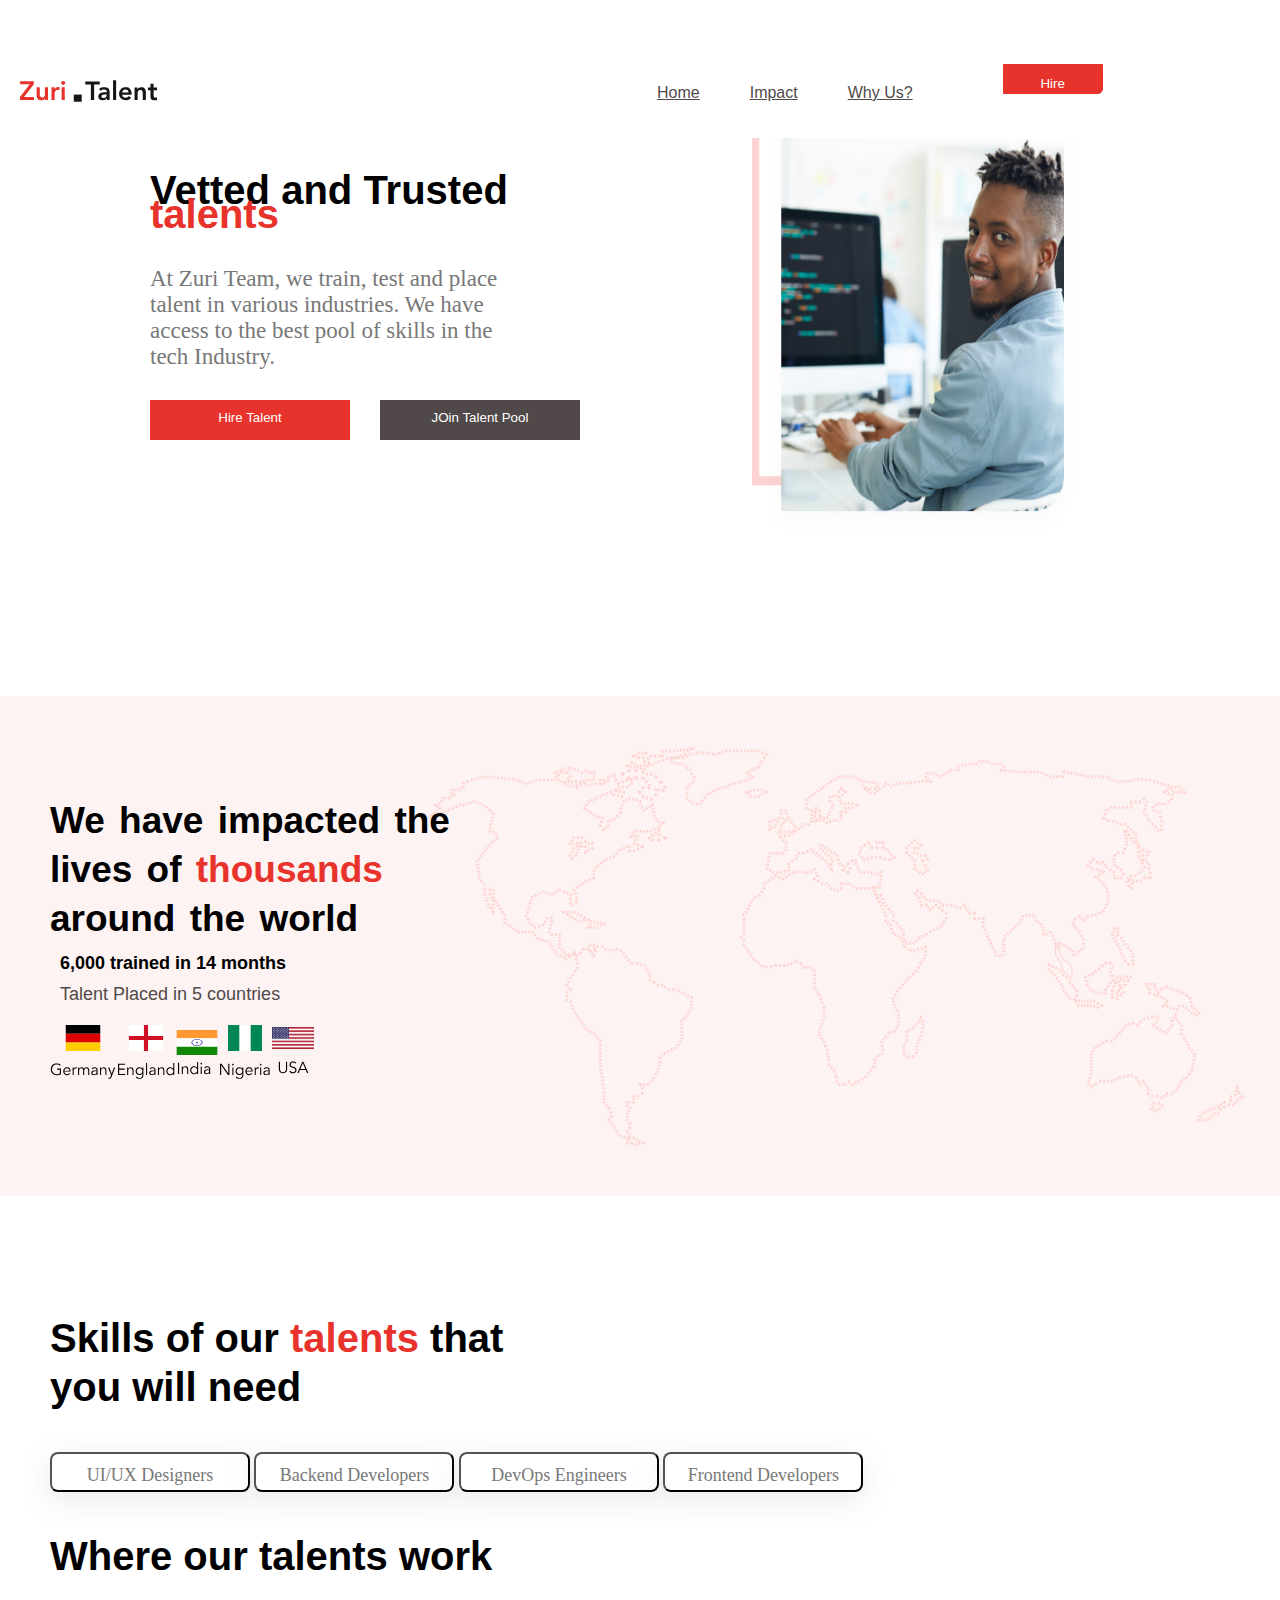
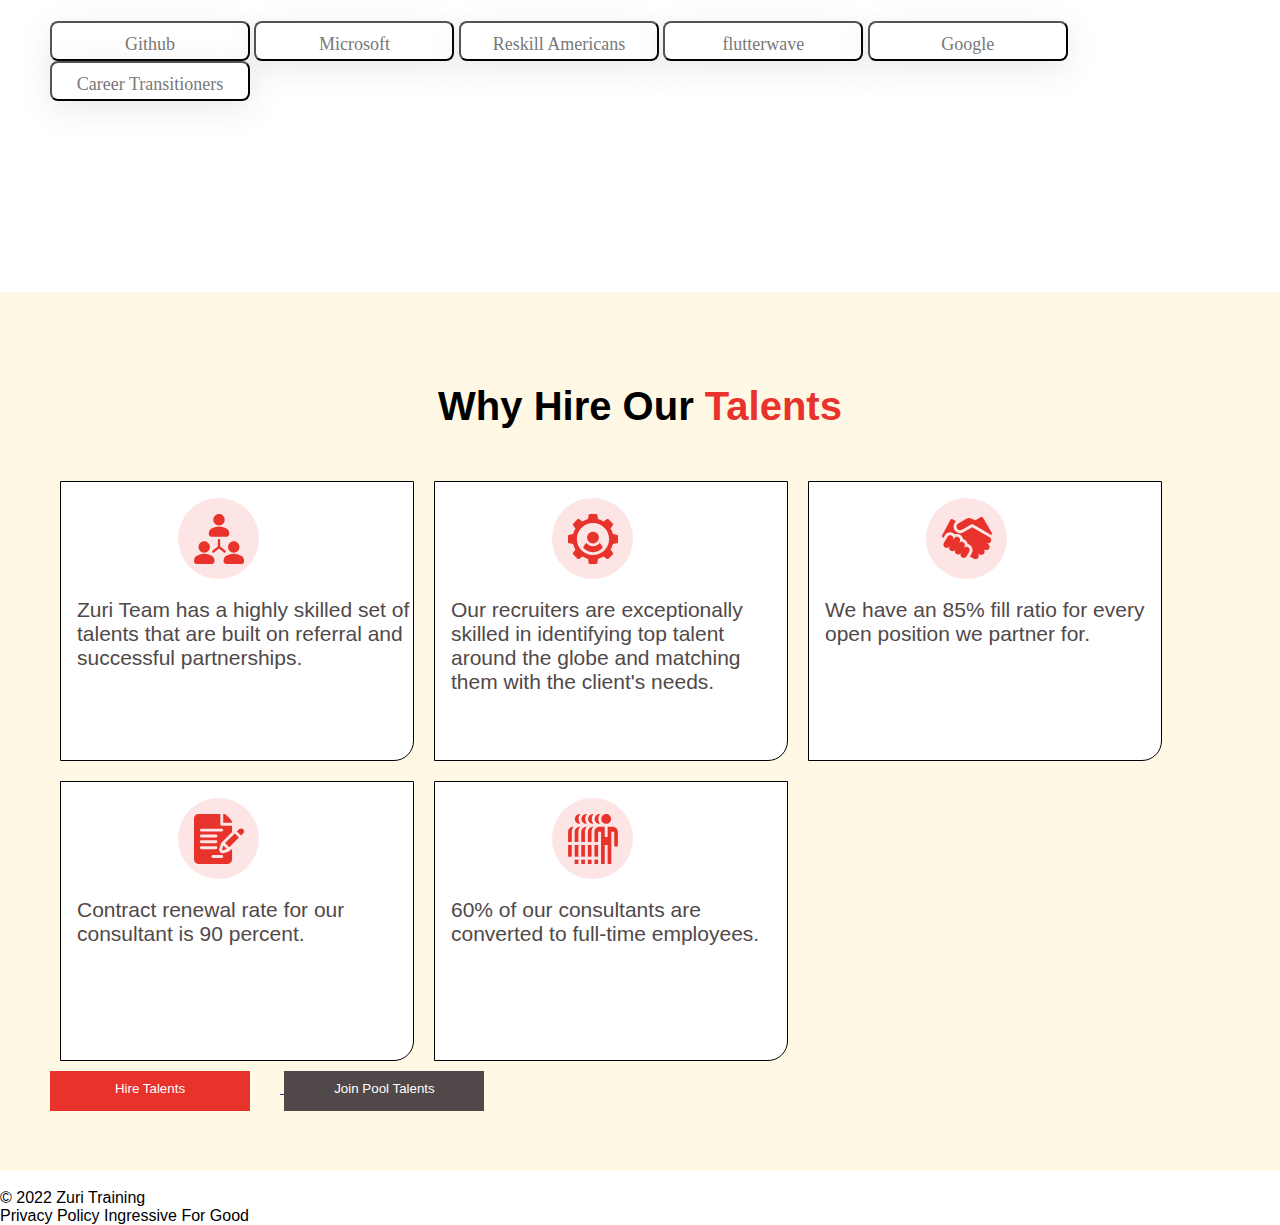
==== industryexperience.html @ f9cb67f3 "naming" ====
<!DOCTYPE html>
<html lang="en">

<head>
    <meta charset="UTF-8">
    <meta http-equiv="X-UA-Compatible" content="IE=edge">
    <meta name="viewport" content="width=device-width, initial-scale=1.0">
    <title>Document</title>
    <link rel="stylesheet" href="experience.css">
</head>

<body>
    <!-- nav -->
    <nav class="navbar container-fluid">
        <div class="logo-images">
            <img src="/images/logo2.svg" alt="">
        </div>
        <div class="links">
            <ul>
                <li>
                    <a aria-current="page" href="#home">Home</a>
                </li>
                <li>
                    <a href="#impact">Impact</a>
                </li>
                <li>
                    <a href="#whyus">Why Us?</a>
                </li>
            </ul>
            <a href="" class="hiretalents">
                <button>Hire Talents</button>
            </a>
        </div>
    </nav>
    <section class="first" id="home">
        <div class="separate">
            <h2>Vetted and Trusted <span>talents</span></h2>
            <p>At Zuri Team, we train, test and place talent in various industries. We have access to the best pool of skills in the tech Industry.</p>
            <div class="hirebuttons">
                <button id="hire">Hire Talent</button>
                <br>
                <button id="talent">JOin Talent Pool</button>
            </div>
        </div>
        <div class="imagesection">
            <img src="/images/section1.png" alt="section1photo">
        </div>

    </section>
    <section class="sec" id="impact">
        <div class="context">
            <h2>We have impacted the lives of <span>thousands</span> around the world</h2>
            <p id="par">6,000 trained in 14 months</p>
            <p>Talent Placed in 5 countries</p>
            <div class="button-groups">
                <img src="/images/GER.svg" alt="">
                <img src="/images/ENG.svg" alt="">
                <img src="/images/ind.svg" alt="">
                <img src="/images/NIG.svg" alt="">
                <img src="/images/ussa.svg" alt="">
            </div>
            <!-- <img src="/images/section2.png" id="people" alt=""> -->
        </div>
    </section>
    <section class="third">
        <div class="sec-heading">
            <h3>Skills of our <span>talents</span> that you will need</h3>
            <div class="row-skills">
                <button class="skills">UI/UX Designers</button>
                <button class="skills">Backend Developers</button>
                <button class="skills">DevOps Engineers</button>
                <button class="skills">Frontend Developers</button>
            </div>
            <h3>Where our talents work</h3>
            <div class="row-skills">
                <button class="skills">
                            Github
                        </button>
                <button class="skills">
                            Microsoft
                        </button>
                <button class="skills">
                            Reskill Americans
                        </button>
                <button class="skills">
                            flutterwave
                        </button>
                <button class="skills">
                            Google
                        </button>
                <button class="skills">
                            Career Transitioners
                        </button>
            </div>
        </div>
    </section>
    <section class="forth" id="whyus">
        <div class="four-container">
            <div class="for-hire">
                <h3>Why Hire Our <span>Talents</span></h3>
            </div>

            <div class="reasons">
                <div class="reasons-container">
                    <div class="card-container">
                        <div class="card">
                            <div class="card-body">
                                <div class="card-img">
                                    <img src="/images/people2.svg" alt="">
                                </div>
                                <p class="card-text">Zuri Team has a highly skilled set of talents that are built on referral and successful partnerships.</p>
                            </div>
                        </div>
                        <div class="card">
                            <div class="card-body">
                                <div class="card-img">
                                    <img src="/images/mech.svg" alt="">
                                </div>
                                <p class="card-text">Our recruiters are exceptionally skilled in identifying top talent around the globe and matching them with the client's needs.</p>
                            </div>
                        </div>
                        <div class="card">
                            <div class="card-body">
                                <div class="card-img">
                                    <img src="/images/hand.svg" alt="">
                                </div>
                                <p class="card-text">We have an 85% fill ratio for every open position we partner for.</p>
                            </div>
                        </div>
                        <div class="card">
                            <div class="card-body">
                                <div class="card-img">
                                    <img src="/images/write.svg" alt="">
                                </div>
                                <p class="card-text">Contract renewal rate for our consultant is 90 percent.</p>
                            </div>
                        </div>
                        <div class="card">
                            <div class="card-body">
                                <div class="card-img">
                                    <img src="/images/many.svg" alt="">
                                </div>
                                <p class="card-text">60% of our consultants are converted to full-time employees.</p>
                            </div>
                        </div>
                    </div>
                    <div class="linktalents">
                        <a href="">
                            <button class="button-red">Hire Talents</button>
                        </a>
                        <a href="">
                            <button class="button-black">Join Pool Talents</button>
                        </a>
                    </div>
                </div>
            </div>
        </div>
    </section>
    <div class="footer">
        <div class="row">
            <img src="" alt="">
            <img src="" alt="">
            <div class="icons">
                <a href="">
                    <i></i>
                </a>
                <a href="">
                    <i></i>
                </a>
                <a href="">
                    <i></i>
                </a>
                <a href="">
                    <i></i>
                </a>
            </div>
        </div>
        <div class="row">
            <div class="end">
                <p> © 2022 Zuri Training</p>
                <p>Privacy Policy Ingressive For Good</p>
            </div>
            <div>

            </div>
        </div>
    </div>
    </div>

</body>
---- experience.css ----
@font-face {
                font-family: Averta;
                src: url(https://res.cloudinary.com/dafsch2zs/raw/upload/v1596618987/Zuri%20Landing/AvertaDemoPECuttedDemo-Regular_dghpn7.otf);
            }
            
            * {
                box-sizing: border-box;
                font-family: Averta, sans-serif;
                padding: 0;
                margin: 0;
                /*overflow: hidden;*/
            }
            
            .navbar {
                background-color: #ffffff;
                display: flex;
                flex-direction: row;
                height: 10%;
                padding: 20px;
                align-items: center;
                position: fixed;
                /* align-content: center; */
                /* justify-content: center; */
            }
            
            .container-fluid {
                width: 100%;
            }
            
            .navbar .logo-images {
                align-items: center;
                margin-right: 450px;
            }
            
            .navbar .links {
                display: flex;
                flex-direction: row;
            }
            
            .navbar ul {
                margin: 20px;
            }
            
            .navbar ul {
                display: flex;
                flex-direction: row;
                padding-right: 50px;
                align-items: center;
            }
            
            .navbar ul li {
                list-style: none;
                margin-right: 20px;
                margin-left: 30px;
            }
            
            .navbar ul li a {
                color: #514949;
                font-size: 16px;
            }
            
            .links .hiretalents button {
                padding: 11px 28px;
                align-self: flex-end;
                /* height: 70px; */
                height: 30px;
                width: 100px;
                border: 1px solid #E7332B;
                align-self: center;
                background-color: #E7332B;
                color: white;
                border-bottom-right-radius: 5px;
            }
            
            .container {
                padding: 10px;
                width: 100%;
                margin-top: 100px;
            }
            
            section {
                padding: 50px;
                width: 100%;
                margin-top: 48px;
            }
            
            .first {
                padding-top: 30px;
                height: 600px;
                background-color: #ffffff;
                display: flex;
                /* flex-flow: row wrap; */
                width: 100%;
            }
            
            .first .separate {
                /* align-items: center; */
                padding-top: 80px;
                padding-left: 100px;
                width: 50%;
            }
            
            .separate h2 {
                font-size: 40px;
                font-weight: bolder;
                padding-top: 20px;
                line-height: 24px;
                margin-bottom: 40px;
            }
            
            .separate h2 span {
                color: #E7332B;
            }
            
            .separate p {
                font-size: 23px;
                margin-top: 10px;
                color: #787878!important;
                font-family: Graphik!important;
                width: 85%;
            }
            
            .separate .hirebuttons {
                display: flex;
                flex-direction: row;
                justify-content: center;
                padding-top: 30px;
                display: inline-flex;
            }
            
            .hirebuttons button {
                height: 40px;
                width: 200px;
                border: none;
                color: #ffffff;
                padding-top: 0px;
                padding-bottom: 5px;
            }
            
            #hire {
                background-color: #E7332B;
                margin-right: 30px;
                border: none;
            }
            
            #talent {
                background-color: #514949;
            }
            
            .first .imagesection {
                /* margin-top: auto; */
                padding: 0;
                width: 45%;
                height: 90%;
                margin-left: 160px;
            }
            
            .imagesection img {
                width: 70%;
                height: 100%;
            }
            
            .sec {
                width: 100%;
                /* background-image: url('/images/section2.png'); */
                background-repeat: no-repeat;
                height: 500px;
                background-size: cover;
                background-position: right;
                background-image: url('/images/bgsection2.063bd869082548bafa74.png');
            }
            
            .sec .context {
                width: 40%;
                padding-top: 10px;
            }
            
            .context h2 {
                font-size: 37px;
                margin-top: 40px;
                font-weight: 900;
                line-height: 49px;
                word-spacing: 4px;
            }
            
            .context h2 span {
                color: #E7332B;
            }
            
            .context p {
                margin: 10px;
                font-size: 18px;
                color: #514949;
            }
            
            #par {
                color: black;
                font-weight: 700;
            }
            
            .button-groups {
                /* height: 40px; */
                display: flex;
                flex-direction: row;
                align-items: center;
                margin-top: 20px;
                /* width: 40%; */
            }
            
            .third {
                padding-top: 30px;
                height: 600px;
                background-color: #ffffff;
                display: flex;
                width: 100%;
                /* flex-direction: row; */
            }
            
            .sub-heading {
                width: 100%;
            }
            
            .sec-heading h3 {
                /* text-align: center; */
                font-size: 40px;
                margin-top: 40px;
                font-weight: 900;
                line-height: 49px;
                /* word-spacing: 4px; */
                width: 40%;
                margin-bottom: 40px;
            }
            
            .third h3 span {
                color: #E7332B;
            }
            
            .row-skills {
                display: inline;
                width: 90%;
            }
            
            .row-skills button {
                background: #fff!important;
                border-radius: 8px!important;
                box-shadow: 0 8px 30px hsla(0, 0%, 48%, .16)!important;
                color: #787878!important;
            }
            
            .skills {
                width: 70%;
            }
            
            .row-skills .skills {
                height: 40px;
                width: 200px;
                display: inline;
                align-items: center;
                /* display: flex; */
                font-family: Graphik!important;
                font-size: 18px!important;
                font-style: normal!important;
                font-weight: 400!important;
                /* height: 100%!important; */
                justify-content: center;
                line-height: 33px!important;
                padding: 5px!important;
                text-align: center;
                /* border: none; */
            }
            
            .sec-heading .companies {
                display: flex;
            }
            
            .forth {
                /* background-color: #fff8e5; */
                width: 100%;
                justify-content: center;
                background-color: #fff8e5;
            }
            
            .four-container {
                margin: 0;
                padding: 0;
            }
            
            .four-container .for-hire h3 {
                color: black;
                justify-self: center;
                text-align: center;
                font-size: 40px;
                margin-top: 40px;
                font-weight: 900;
                line-height: 49px;
                /* width: 40%; */
                margin-bottom: 40px;
            }
            
            .forth h3 span {
                color: #E7332B;
            }
            
            .reasons {
                width: 100%;
                height: 650px;
            }
            
            .reasons-container {
                width: 100%;
            }
            
            .reasons .card-container {
                width: 100%;
                display: flex;
                flex-wrap: wrap;
                /* flex-direction: row; */
            }
            
            .card {
                background-color: #fff;
                margin: 10px;
                height: 280px;
                width: 30%;
                border: 1px solid black;
                border-bottom-right-radius: 20px;
                padding-top: 16px;
                padding-left: 16px;
            }
            
            .card-body {
                height: 95%;
                display: flex;
                flex-direction: column;
                align-items: center;
            }
            
            .card-body .card-img {
                width: 40%;
                height: 40%;
            }
            
            .card-img img {
                justify-self: center;
            }
            
            .card-body p {
                color: #514949;
                font-size: 21px;
            }
            
            div .linktalents {
                width: 100%;
                align-items: center;
            }
            
            .linktalents button {
                height: 40px;
                width: 200px;
                border: none;
                color: #ffffff;
                padding-top: 0px;
                padding-bottom: 5px;
            }
            
            .button-red {
                background-color: #E7332B;
                margin-right: 30px;
                border: none;
            }
            
            .button-black {
                background-color: #514949;
            }
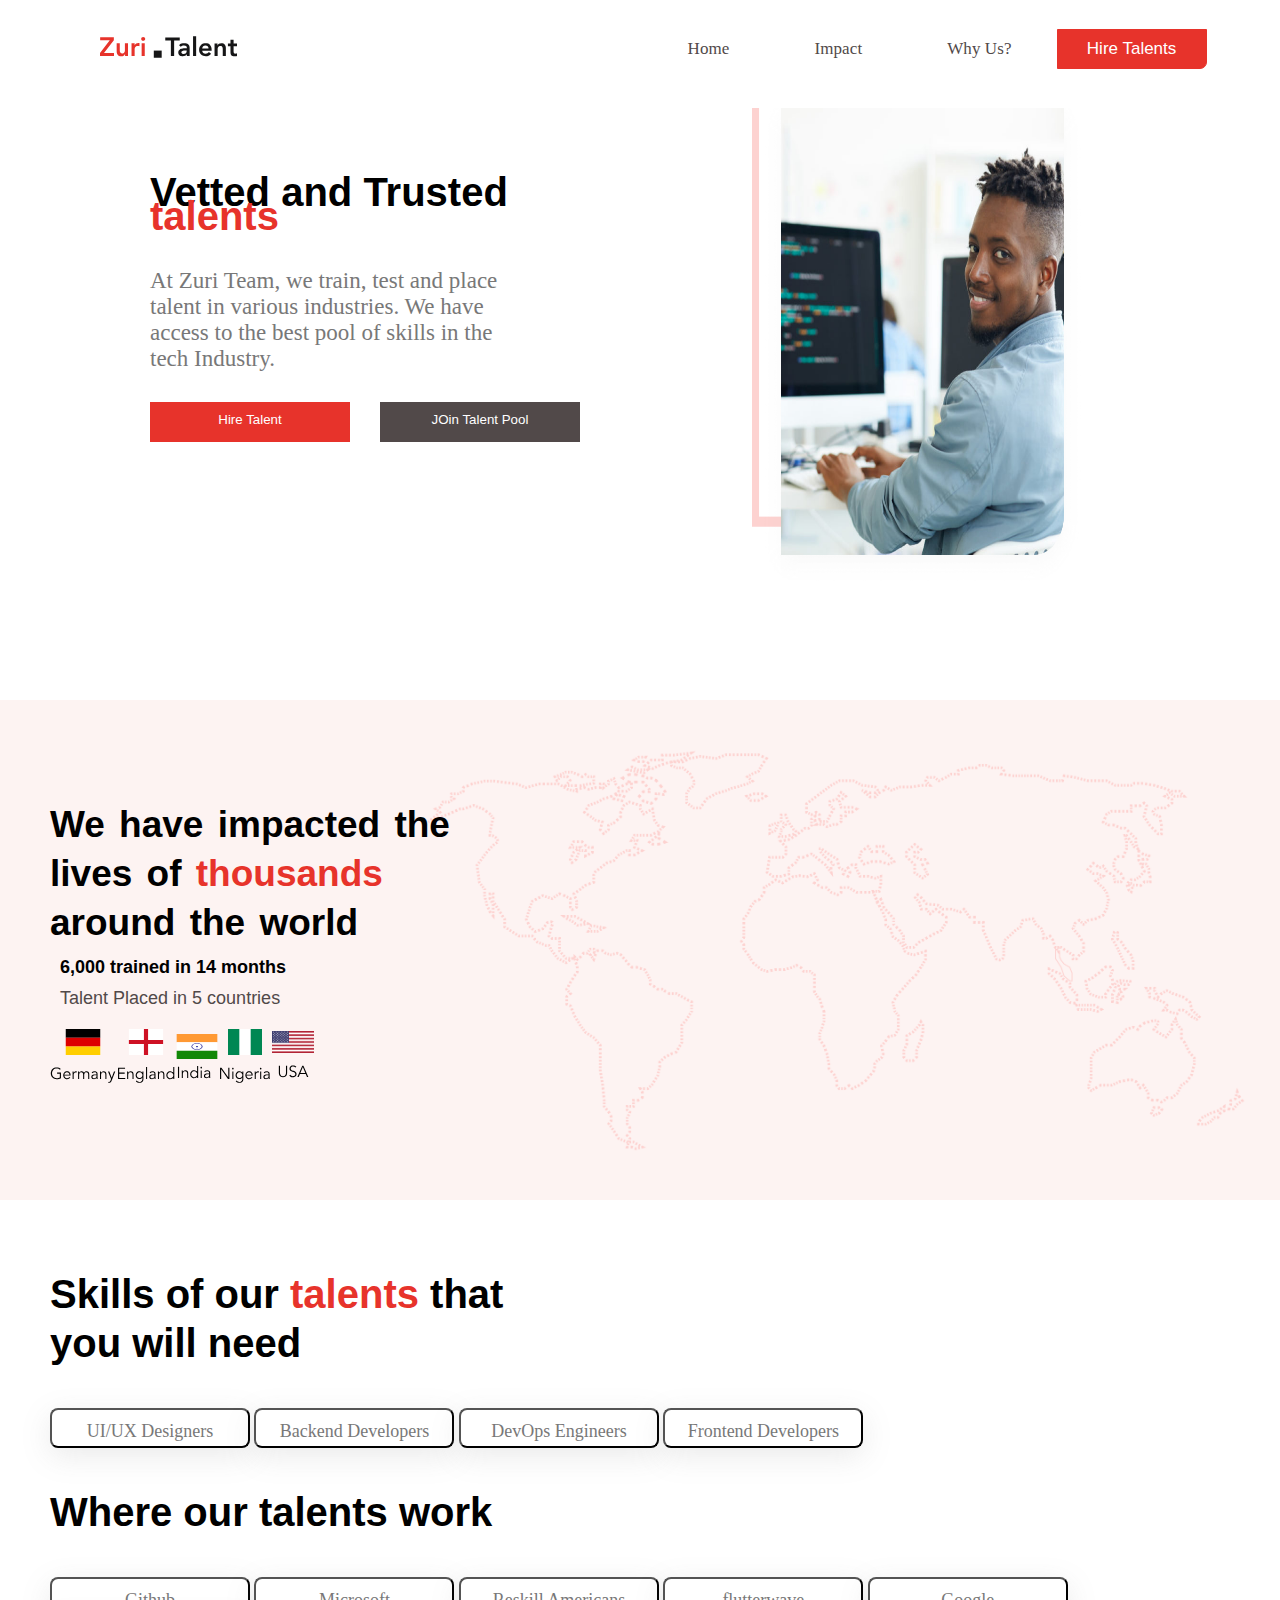
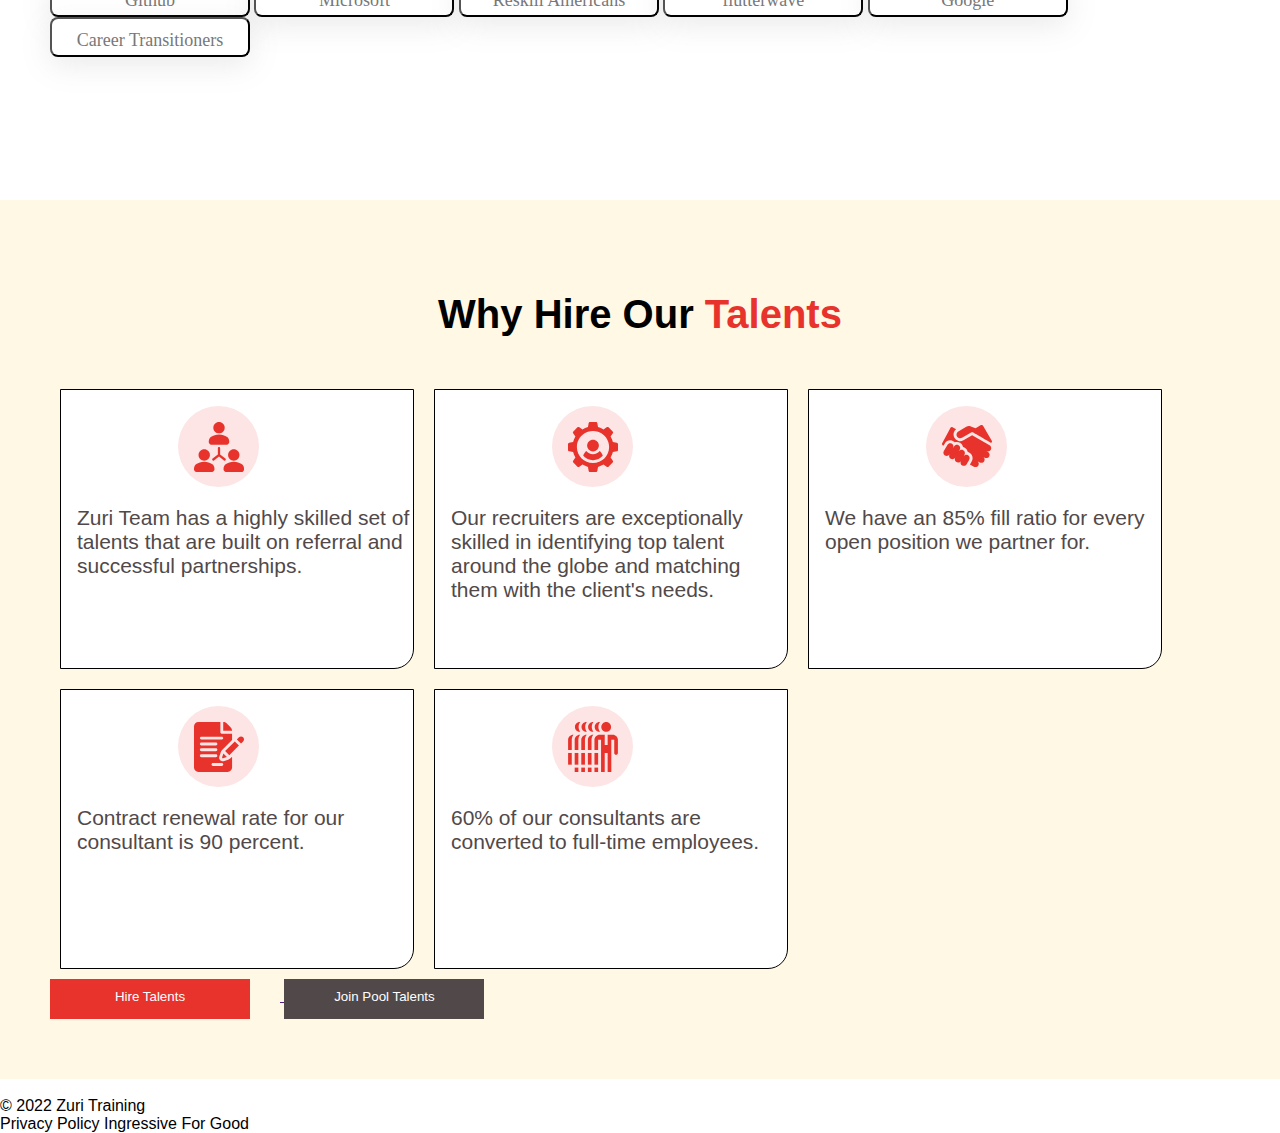
==== commit 95ff79f5: "talentpage" ====
--- a/industryexperience.html
+++ b/industryexperience.html
@@ -10,7 +10,6 @@
 </head>
 
 <body>
-    <!-- nav -->
     <nav class="navbar container-fluid">
         <div class="logo-images">
             <img src="/images/logo2.svg" alt="">
@@ -27,9 +26,11 @@
                     <a href="#whyus">Why Us?</a>
                 </li>
             </ul>
-            <a href="" class="hiretalents">
-                <button>Hire Talents</button>
-            </a>
+            <div class="talentwrap">
+                <a href="" class="hiretalents">
+                    <button>Hire Talents</button>
+                </a>
+            </div>
         </div>
     </nav>
     <section class="first" id="home">
--- a/experience.css
+++ b/experience.css
@@ -11,14 +11,21 @@
                 /*overflow: hidden;*/
             }
             
+            body {
+                width: 100%;
+            }
+            
             .navbar {
+                position: fixed;
                 background-color: #ffffff;
                 display: flex;
                 flex-direction: row;
-                height: 10%;
-                padding: 20px;
-                align-items: center;
-                position: fixed;
+                height: 12%;
+                padding: 10px 10px 20px 100px;
+                align-items: center;
+                width: 100%;
+                overflow: hidden;
+                top: 0;
                 /* align-content: center; */
                 /* justify-content: center; */
             }
@@ -29,47 +36,72 @@
             
             .navbar .logo-images {
                 align-items: center;
-                margin-right: 450px;
+                width: 40%;
             }
             
             .navbar .links {
                 display: flex;
                 flex-direction: row;
+                justify-content: center;
+                align-content: center;
             }
             
             .navbar ul {
-                margin: 20px;
+                margin: 20px 0px 20px 20px;
             }
             
             .navbar ul {
                 display: flex;
                 flex-direction: row;
-                padding-right: 50px;
+                /* padding-right: 70px; */
                 align-items: center;
             }
             
             .navbar ul li {
                 list-style: none;
-                margin-right: 20px;
-                margin-left: 30px;
+                margin-right: 45px;
+                margin-left: 40px;
             }
             
             .navbar ul li a {
+                /* list-style: none; */
                 color: #514949;
-                font-size: 16px;
-            }
-            
-            .links .hiretalents button {
-                padding: 11px 28px;
-                align-self: flex-end;
+                font-size: 17px;
+                letter-spacing: 0.09px;
+                font-family: Averta;
+                font-weight: 50px;
+                text-decoration: none;
+            }
+            
+            .navbar ul li a::hover {
+                transition: box-shadow 300ms cubic-bezier(0.4, 0, 0.2, 1) 0ms;
+            }
+            /* .navbar ul li a::selection {
+                text-decoration: underline 2px #E7332B;
+                text-underline-position: below;
+                text-underline-offset: 20px;
+            } */
+            
+            .links .talentwrap {
+                width: 10%;
+                display: flex;
+                padding: 15px 30px 15px 0;
+            }
+            
+            .talentwrap .hiretalents button {
+                padding: 07px 28px;
+                /* align-self: flex-end; */
                 /* height: 70px; */
-                height: 30px;
-                width: 100px;
+                height: 40px;
+                width: 150px;
                 border: 1px solid #E7332B;
                 align-self: center;
+                justify-self: center;
                 background-color: #E7332B;
                 color: white;
-                border-bottom-right-radius: 5px;
+                border-bottom-right-radius: 7px;
+                font-size: 17px;
+                /* align-content: center; */
             }
             
             .container {
@@ -81,12 +113,12 @@
             section {
                 padding: 50px;
                 width: 100%;
-                margin-top: 48px;
+                /* margin-top: 48px; */
             }
             
             .first {
-                padding-top: 30px;
-                height: 600px;
+                padding-top: 80px;
+                height: 700px;
                 background-color: #ffffff;
                 display: flex;
                 /* flex-flow: row wrap; */
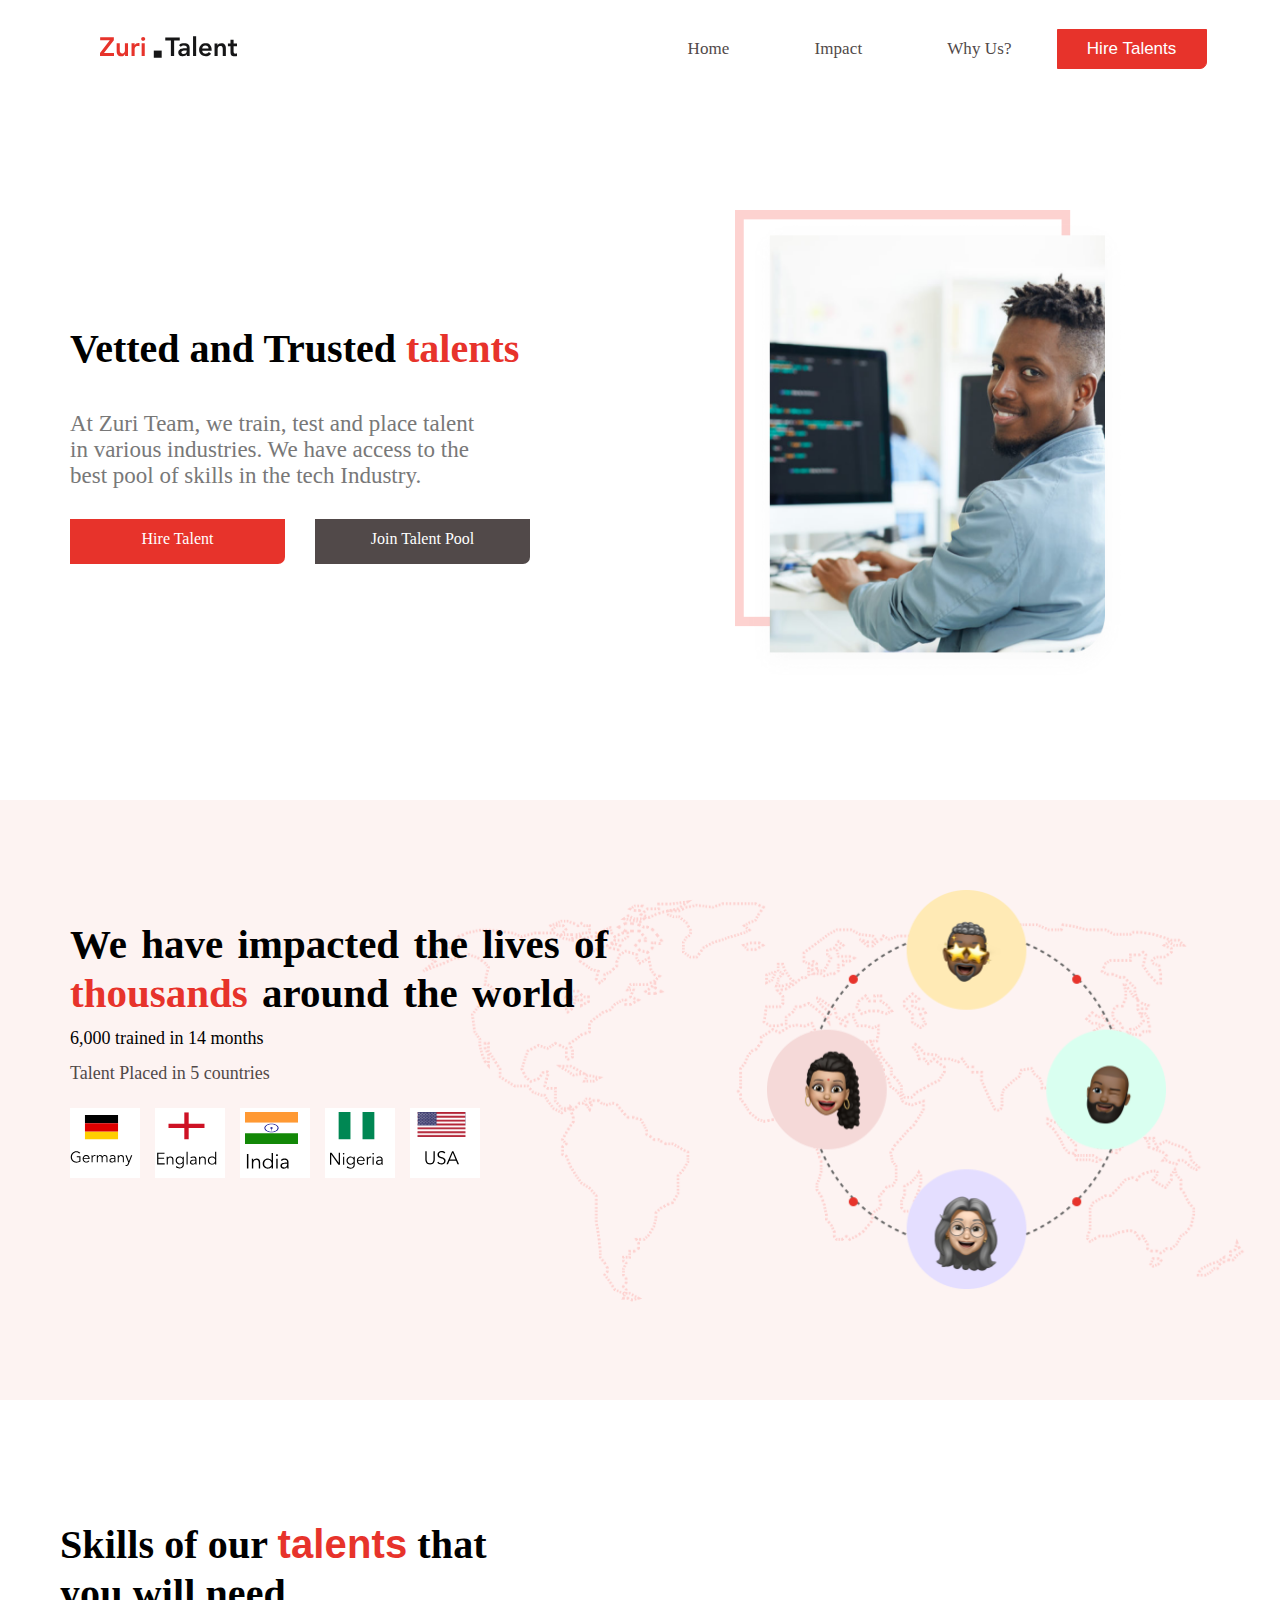
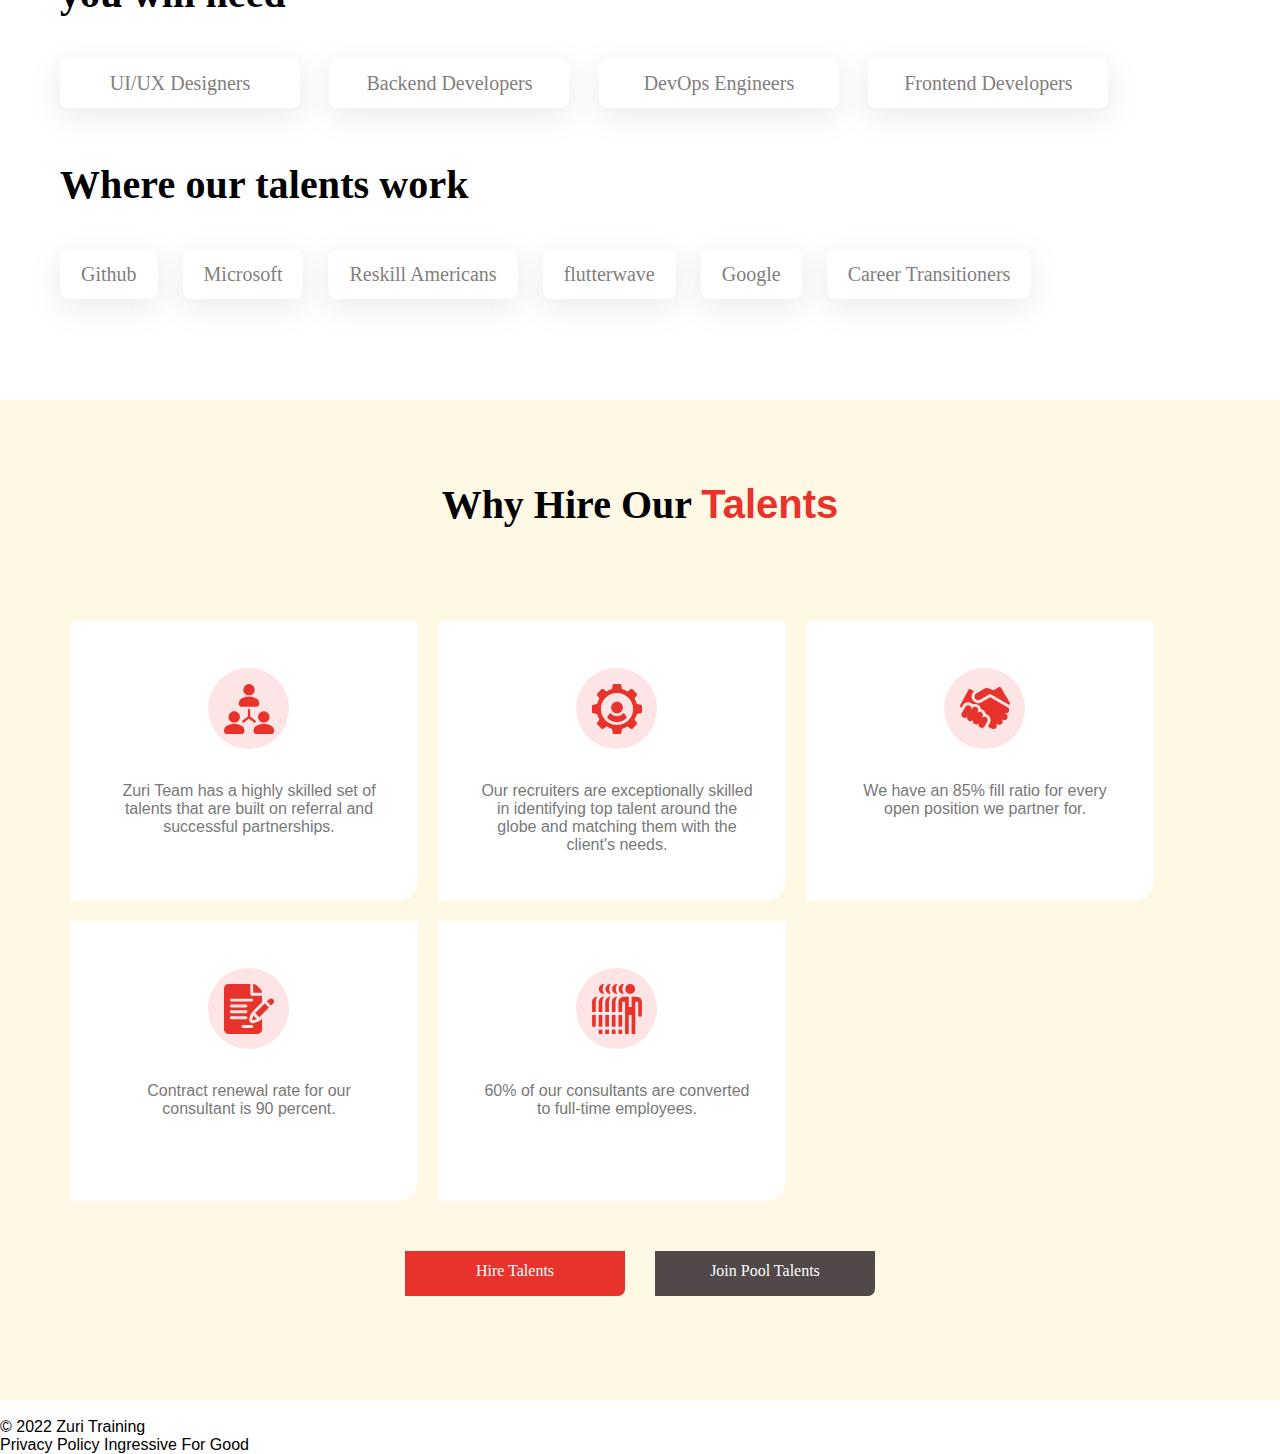
==== commit 1df689d1: "hirecontent" ====
--- a/industryexperience.html
+++ b/industryexperience.html
@@ -34,64 +34,83 @@
         </div>
     </nav>
     <section class="first" id="home">
-        <div class="separate">
-            <h2>Vetted and Trusted <span>talents</span></h2>
-            <p>At Zuri Team, we train, test and place talent in various industries. We have access to the best pool of skills in the tech Industry.</p>
-            <div class="hirebuttons">
-                <button id="hire">Hire Talent</button>
-                <br>
-                <button id="talent">JOin Talent Pool</button>
-            </div>
-        </div>
-        <div class="imagesection">
-            <img src="/images/section1.png" alt="section1photo">
-        </div>
-
+        <div class="first-container">
+            <div class="separate">
+                <h2>Vetted and Trusted <span>talents</span></h2>
+                <p>At Zuri Team, we train, test and place talent in various industries. We have access to the best pool of skills in the tech Industry.</p>
+                <div class="hirebuttons">
+                    <button id="hire">Hire Talent</button>
+                    <br>
+                    <button id="talent">Join Talent Pool</button>
+                </div>
+            </div>
+            <div class="imagesection">
+                <img src="/images/section1.png" alt="section1photo">
+            </div>
+        </div>
     </section>
     <section class="sec" id="impact">
         <div class="context">
-            <h2>We have impacted the lives of <span>thousands</span> around the world</h2>
-            <p id="par">6,000 trained in 14 months</p>
-            <p>Talent Placed in 5 countries</p>
-            <div class="button-groups">
-                <img src="/images/GER.svg" alt="">
-                <img src="/images/ENG.svg" alt="">
-                <img src="/images/ind.svg" alt="">
-                <img src="/images/NIG.svg" alt="">
-                <img src="/images/ussa.svg" alt="">
-            </div>
-            <!-- <img src="/images/section2.png" id="people" alt=""> -->
+            <div class="things-left">
+                <h2>We have impacted the lives of <span>thousands</span> around the world</h2>
+                <p id="par">6,000 trained in 14 months</p>
+                <p id=>Talent Placed in 5 countries</p>
+                <div class="button-groups">
+                    <div class="individual">
+                        <img src="/images/GER.svg" alt="">
+                    </div>
+                    <div class="individual">
+                        <img src="/images/ENG.svg" alt="">
+                    </div>
+                    <div class="individual">
+                        <img src="/images/ind.svg" alt="">
+                    </div>
+                    <div class="individual">
+                        <img src="/images/NIG.svg" alt="">
+                    </div>
+                    <div class="individual">
+                        <img src="/images/ussa.svg" alt="">
+                    </div>
+                </div>
+            </div>
+            <div class="people-img">
+                <img src="/images/section2 (1).png" alt="">
+            </div>
         </div>
     </section>
     <section class="third">
-        <div class="sec-heading">
-            <h3>Skills of our <span>talents</span> that you will need</h3>
-            <div class="row-skills">
-                <button class="skills">UI/UX Designers</button>
-                <button class="skills">Backend Developers</button>
-                <button class="skills">DevOps Engineers</button>
-                <button class="skills">Frontend Developers</button>
-            </div>
-            <h3>Where our talents work</h3>
-            <div class="row-skills">
-                <button class="skills">
+        <div class="third-container">
+            <div class="part-one">
+                <h3>Skills of our <span>talents</span> that you will need</h3>
+                <div class="row-skill">
+                    <button class="skills">UI/UX Designers</button>
+                    <button class="skills">Backend Developers</button>
+                    <button class="skills">DevOps Engineers</button>
+                    <button class="skills">Frontend Developers</button>
+                </div>
+            </div>
+            <div class="part-two">
+                <h3>Where our talents work</h3>
+                <div class="row-companies">
+                    <button class="companies btn-outline-info">
                             Github
                         </button>
-                <button class="skills">
+                    <button class="companies btn-outline-info">
                             Microsoft
                         </button>
-                <button class="skills">
+                    <button class="companies btn-outline-info">
                             Reskill Americans
                         </button>
-                <button class="skills">
+                    <button class="companies btn-outline-info">
                             flutterwave
                         </button>
-                <button class="skills">
+                    <button class="companies btn-outline-info">
                             Google
                         </button>
-                <button class="skills">
+                    <button class="companies btn-outline-info">
                             Career Transitioners
                         </button>
+                </div>
             </div>
         </div>
     </section>
--- a/experience.css
+++ b/experience.css
@@ -1,406 +1,507 @@
-            @font-face {
-                font-family: Averta;
-                src: url(https://res.cloudinary.com/dafsch2zs/raw/upload/v1596618987/Zuri%20Landing/AvertaDemoPECuttedDemo-Regular_dghpn7.otf);
-            }
-            
-            * {
-                box-sizing: border-box;
-                font-family: Averta, sans-serif;
-                padding: 0;
-                margin: 0;
-                /*overflow: hidden;*/
-            }
-            
-            body {
-                width: 100%;
-            }
-            
-            .navbar {
-                position: fixed;
-                background-color: #ffffff;
-                display: flex;
-                flex-direction: row;
-                height: 12%;
-                padding: 10px 10px 20px 100px;
-                align-items: center;
-                width: 100%;
-                overflow: hidden;
-                top: 0;
-                /* align-content: center; */
-                /* justify-content: center; */
-            }
-            
-            .container-fluid {
-                width: 100%;
-            }
-            
-            .navbar .logo-images {
-                align-items: center;
-                width: 40%;
-            }
-            
-            .navbar .links {
-                display: flex;
-                flex-direction: row;
-                justify-content: center;
-                align-content: center;
-            }
-            
-            .navbar ul {
-                margin: 20px 0px 20px 20px;
-            }
-            
-            .navbar ul {
-                display: flex;
-                flex-direction: row;
-                /* padding-right: 70px; */
-                align-items: center;
-            }
-            
-            .navbar ul li {
-                list-style: none;
-                margin-right: 45px;
-                margin-left: 40px;
-            }
-            
-            .navbar ul li a {
-                /* list-style: none; */
-                color: #514949;
-                font-size: 17px;
-                letter-spacing: 0.09px;
-                font-family: Averta;
-                font-weight: 50px;
-                text-decoration: none;
-            }
-            
-            .navbar ul li a::hover {
-                transition: box-shadow 300ms cubic-bezier(0.4, 0, 0.2, 1) 0ms;
-            }
-            /* .navbar ul li a::selection {
+          @import url('http://fonts.cdnfonts.com/css/graphik');
+          * {
+              box-sizing: border-box;
+              font-family: Averta, sans-serif;
+              padding: 0;
+              margin: 0;
+              /*overflow: hidden;*/
+          }
+          
+          body {
+              width: 100%;
+          }
+          
+          .navbar {
+              position: fixed;
+              background-color: #ffffff;
+              display: flex;
+              flex-direction: row;
+              height: 12%;
+              padding: 10px 10px 20px 100px;
+              align-items: center;
+              width: 100%;
+              overflow: hidden;
+              top: 0;
+              /* align-content: center; */
+              /* justify-content: center; */
+          }
+          
+          .container-fluid {
+              width: 100%;
+          }
+          
+          .navbar .logo-images {
+              align-items: center;
+              width: 40%;
+          }
+          
+          .navbar .links {
+              display: flex;
+              flex-direction: row;
+              justify-content: center;
+              align-content: center;
+          }
+          
+          .navbar ul {
+              margin: 20px 0px 20px 20px;
+          }
+          
+          .navbar ul {
+              display: flex;
+              flex-direction: row;
+              /* padding-right: 70px; */
+              align-items: center;
+          }
+          
+          .navbar ul li {
+              list-style: none;
+              margin-right: 45px;
+              margin-left: 40px;
+          }
+          
+          .navbar ul li a {
+              /* list-style: none; */
+              color: #514949;
+              font-size: 17px;
+              letter-spacing: 0.09px;
+              font-family: Averta;
+              font-weight: 50px;
+              text-decoration: none;
+          }
+          
+          .navbar ul li a::hover {
+              transition: box-shadow 300ms cubic-bezier(0.4, 0, 0.2, 1) 0ms;
+          }
+          /* .navbar ul li a::selection {
                 text-decoration: underline 2px #E7332B;
                 text-underline-position: below;
                 text-underline-offset: 20px;
             } */
-            
-            .links .talentwrap {
-                width: 10%;
-                display: flex;
-                padding: 15px 30px 15px 0;
-            }
-            
-            .talentwrap .hiretalents button {
-                padding: 07px 28px;
-                /* align-self: flex-end; */
-                /* height: 70px; */
-                height: 40px;
-                width: 150px;
-                border: 1px solid #E7332B;
-                align-self: center;
-                justify-self: center;
-                background-color: #E7332B;
-                color: white;
-                border-bottom-right-radius: 7px;
-                font-size: 17px;
-                /* align-content: center; */
-            }
-            
-            .container {
+          
+          .links .talentwrap {
+              width: 10%;
+              display: flex;
+              padding: 15px 30px 15px 0;
+          }
+          
+          .talentwrap .hiretalents button {
+              padding: 07px 28px;
+              /* align-self: flex-end; */
+              /* height: 70px; */
+              height: 40px;
+              width: 150px;
+              border: 1px solid #E7332B;
+              align-self: center;
+              justify-self: center;
+              background-color: #E7332B;
+              color: white;
+              border-bottom-right-radius: 7px;
+              font-size: 17px;
+              /* align-content: center; */
+          }
+          /* .container-fluid {
                 padding: 10px;
                 width: 100%;
                 margin-top: 100px;
-            }
-            
-            section {
-                padding: 50px;
-                width: 100%;
-                /* margin-top: 48px; */
-            }
-            
-            .first {
-                padding-top: 80px;
-                height: 700px;
-                background-color: #ffffff;
-                display: flex;
-                /* flex-flow: row wrap; */
-                width: 100%;
-            }
-            
-            .first .separate {
-                /* align-items: center; */
-                padding-top: 80px;
-                padding-left: 100px;
-                width: 50%;
-            }
-            
-            .separate h2 {
-                font-size: 40px;
-                font-weight: bolder;
-                padding-top: 20px;
-                line-height: 24px;
-                margin-bottom: 40px;
-            }
-            
-            .separate h2 span {
-                color: #E7332B;
-            }
-            
-            .separate p {
-                font-size: 23px;
-                margin-top: 10px;
-                color: #787878!important;
-                font-family: Graphik!important;
-                width: 85%;
-            }
-            
-            .separate .hirebuttons {
-                display: flex;
-                flex-direction: row;
-                justify-content: center;
-                padding-top: 30px;
-                display: inline-flex;
-            }
-            
-            .hirebuttons button {
-                height: 40px;
-                width: 200px;
-                border: none;
-                color: #ffffff;
-                padding-top: 0px;
-                padding-bottom: 5px;
-            }
-            
-            #hire {
-                background-color: #E7332B;
-                margin-right: 30px;
-                border: none;
-            }
-            
-            #talent {
-                background-color: #514949;
-            }
-            
-            .first .imagesection {
-                /* margin-top: auto; */
-                padding: 0;
-                width: 45%;
-                height: 90%;
-                margin-left: 160px;
-            }
-            
-            .imagesection img {
-                width: 70%;
-                height: 100%;
-            }
-            
-            .sec {
-                width: 100%;
-                /* background-image: url('/images/section2.png'); */
-                background-repeat: no-repeat;
-                height: 500px;
-                background-size: cover;
-                background-position: right;
-                background-image: url('/images/bgsection2.063bd869082548bafa74.png');
-            }
-            
-            .sec .context {
-                width: 40%;
-                padding-top: 10px;
-            }
-            
-            .context h2 {
-                font-size: 37px;
-                margin-top: 40px;
-                font-weight: 900;
-                line-height: 49px;
-                word-spacing: 4px;
-            }
-            
-            .context h2 span {
-                color: #E7332B;
-            }
-            
-            .context p {
-                margin: 10px;
-                font-size: 18px;
-                color: #514949;
-            }
-            
-            #par {
-                color: black;
-                font-weight: 700;
-            }
-            
-            .button-groups {
-                /* height: 40px; */
-                display: flex;
-                flex-direction: row;
-                align-items: center;
-                margin-top: 20px;
-                /* width: 40%; */
-            }
-            
-            .third {
-                padding-top: 30px;
-                height: 600px;
-                background-color: #ffffff;
-                display: flex;
-                width: 100%;
-                /* flex-direction: row; */
-            }
-            
-            .sub-heading {
-                width: 100%;
-            }
-            
-            .sec-heading h3 {
-                /* text-align: center; */
-                font-size: 40px;
-                margin-top: 40px;
-                font-weight: 900;
-                line-height: 49px;
-                /* word-spacing: 4px; */
-                width: 40%;
-                margin-bottom: 40px;
-            }
-            
-            .third h3 span {
-                color: #E7332B;
-            }
-            
-            .row-skills {
-                display: inline;
-                width: 90%;
-            }
-            
-            .row-skills button {
-                background: #fff!important;
-                border-radius: 8px!important;
-                box-shadow: 0 8px 30px hsla(0, 0%, 48%, .16)!important;
-                color: #787878!important;
-            }
-            
-            .skills {
-                width: 70%;
-            }
-            
-            .row-skills .skills {
-                height: 40px;
-                width: 200px;
-                display: inline;
-                align-items: center;
-                /* display: flex; */
-                font-family: Graphik!important;
-                font-size: 18px!important;
-                font-style: normal!important;
-                font-weight: 400!important;
-                /* height: 100%!important; */
-                justify-content: center;
-                line-height: 33px!important;
-                padding: 5px!important;
-                text-align: center;
-                /* border: none; */
-            }
-            
-            .sec-heading .companies {
-                display: flex;
-            }
-            
-            .forth {
-                /* background-color: #fff8e5; */
-                width: 100%;
-                justify-content: center;
-                background-color: #fff8e5;
-            }
-            
-            .four-container {
-                margin: 0;
-                padding: 0;
-            }
-            
-            .four-container .for-hire h3 {
-                color: black;
-                justify-self: center;
-                text-align: center;
-                font-size: 40px;
-                margin-top: 40px;
-                font-weight: 900;
-                line-height: 49px;
-                /* width: 40%; */
-                margin-bottom: 40px;
-            }
-            
-            .forth h3 span {
-                color: #E7332B;
-            }
-            
-            .reasons {
-                width: 100%;
-                height: 650px;
-            }
-            
-            .reasons-container {
-                width: 100%;
-            }
-            
-            .reasons .card-container {
-                width: 100%;
-                display: flex;
-                flex-wrap: wrap;
-                /* flex-direction: row; */
-            }
-            
-            .card {
-                background-color: #fff;
-                margin: 10px;
-                height: 280px;
-                width: 30%;
-                border: 1px solid black;
-                border-bottom-right-radius: 20px;
-                padding-top: 16px;
-                padding-left: 16px;
-            }
-            
-            .card-body {
-                height: 95%;
-                display: flex;
-                flex-direction: column;
-                align-items: center;
-            }
-            
-            .card-body .card-img {
-                width: 40%;
-                height: 40%;
-            }
-            
-            .card-img img {
-                justify-self: center;
-            }
-            
-            .card-body p {
-                color: #514949;
-                font-size: 21px;
-            }
-            
-            div .linktalents {
-                width: 100%;
-                align-items: center;
-            }
-            
-            .linktalents button {
-                height: 40px;
-                width: 200px;
-                border: none;
-                color: #ffffff;
-                padding-top: 0px;
-                padding-bottom: 5px;
-            }
-            
-            .button-red {
-                background-color: #E7332B;
-                margin-right: 30px;
-                border: none;
-            }
-            
-            .button-black {
-                background-color: #514949;
-            }+            } */
+          
+          section {
+              width: 100%;
+          }
+          
+          .first {
+              height: 800px;
+              width: 100%;
+          }
+          
+          .first-container {
+              height: 100%;
+              background-color: #ffffff;
+              display: flex;
+              flex-wrap: row wrap;
+              padding: 40px 50px 40px 70px;
+              width: 100%;
+          }
+          
+          .first-container .separate {
+              display: flex;
+              flex-direction: column;
+              align-content: flex-start;
+              padding-top: 80px;
+              width: 50%;
+              justify-content: center;
+          }
+          
+          .separate h2 {
+              font-size: 40px;
+              font-weight: bolder;
+              padding-top: 20px;
+              line-height: 24px;
+              margin-bottom: 40px;
+              font-family: Graphik;
+          }
+          
+          .separate h2 span {
+              color: #E7332B;
+              font-family: Graphik;
+          }
+          
+          .separate p {
+              font-size: 23px;
+              margin-top: 10px;
+              color: #787878!important;
+              font-family: Graphik!important;
+              width: 85%;
+          }
+          
+          .first-container .separate .hirebuttons {
+              display: flex;
+              flex-direction: row;
+              justify-content: flex-start;
+              align-items: flex-start;
+              padding-top: 30px;
+              /* display: inline-flex; */
+          }
+          
+          .hirebuttons button {
+              height: 45px;
+              width: 215px;
+              border: none;
+              color: #ffffff;
+              padding-top: 0px;
+              padding-bottom: 5px;
+              border-bottom-right-radius: 7px;
+              font-size: 16px;
+              font-family: Averta;
+          }
+          
+          .hirebuttons button:hover {
+              box-shadow: 0 1px 1px 1px #837e7e;
+              transition: 4ms;
+          }
+          
+          #hire {
+              background-color: #E7332B;
+              margin-right: 30px;
+              border: none;
+          }
+          
+          #talent {
+              background-color: #514949;
+          }
+          
+          .first-container .imagesection {
+              padding: 170px 0 0 0;
+              width: 50%;
+              height: 90%;
+              margin-left: 170px;
+          }
+          
+          .imagesection img {
+              width: 80%;
+              height: 100%;
+          }
+          
+          .sec {
+              width: 100%;
+              /* background-image: url('/images/section2.png'); */
+              height: 600px;
+              background-size: cover;
+              background-position: right;
+              background-image: url('/images/bgsection2.063bd869082548bafa74.png');
+              background-repeat: no-repeat;
+          }
+          
+          .sec .context {
+              width: 100%;
+              padding: 80px 70px 40px 70px;
+              display: flex;
+              flex-direction: row;
+          }
+          
+          .things-left {
+              width: 55%;
+              height: 100%;
+              display: flex;
+              flex-direction: column;
+              flex-wrap: row wrap;
+              justify-content: flex-start;
+              align-content: flex-start;
+          }
+          
+          .things-left h2 {
+              font-size: 41px;
+              margin-top: 40px;
+              font-weight: 600;
+              line-height: 49px;
+              word-spacing: 4px;
+              font-family: Graphik, Averta;
+              color: black;
+          }
+          
+          .things-left h2 span {
+              color: #E7332B;
+              font-family: Graphik, Averta;
+          }
+          
+          .things-left p {
+              margin: 10px 0 4px 0;
+              font-size: 18px;
+              color: #514949;
+              align-self: flex-start;
+              justify-self: flex-start;
+              font-family: Graphik;
+          }
+          
+          #par {
+              color: black;
+              font-weight: 500;
+          }
+          
+          .things-left .button-groups {
+              /* height: 40px; */
+              display: flex;
+              flex-direction: row;
+              align-items: center;
+              margin-top: 20px;
+              /* width: 40%; */
+          }
+          
+          .things-left .button-groups .individual {
+              height: 70px;
+              width: 70px;
+              display: flex;
+              flex-direction: column;
+              align-content: center;
+              justify-content: flex-start;
+              margin-right: 15px;
+              background-color: white;
+              padding-top: 4px;
+          }
+          
+          .individual img {
+              height: 90%;
+              width: 90%;
+              font-size: xx-small;
+          }
+          
+          .context .people-img {
+              width: 35%;
+              height: 50%;
+              display: flex;
+              align-content: center;
+              margin: 10px 0 0 70px;
+          }
+          
+          .people-img img {
+              height: 100%;
+              width: 100%;
+          }
+          
+          .third {
+              padding-top: 30px;
+              height: 600px;
+              background: #ffffff;
+          }
+          
+          .third-container {
+              width: 100%;
+              height: 100%;
+              display: flex;
+              flex-direction: column;
+              flex-wrap: wrap;
+              padding: 50px 60px 40px 60px;
+          }
+          
+          .third-container .part-one,
+          .third-container .part-two {
+              width: 100%;
+              display: flex;
+              flex-direction: column;
+              height: 50%;
+              align-content: flex-start;
+          }
+          
+          .part-one h3,
+          .part-two h3 {
+              /* text-align: center; */
+              font-size: 40px;
+              font-family: Graphik;
+              margin-top: 40px;
+              font-weight: 600;
+              line-height: 49px;
+              letter-spacing: 0.11px;
+              width: 40%;
+              margin-bottom: 40px;
+          }
+          
+          .third-container .part-one h3 span {
+              color: #E7332B;
+          }
+          
+          .part-one .row-skills {
+              display: flex;
+              flex-direction: row;
+              width: 90%;
+              margin-bottom: 40px;
+          }
+          
+          .part-one .row-skill button {
+              background: #ffffff!important;
+              border-radius: 8px!important;
+              border: solid 1px #ffffff;
+              box-shadow: 0 8px 30px hsla(0, 0%, 48%, .16)!important;
+              height: 50px;
+              width: 240px;
+              margin-right: 25px;
+              color: #837e7e;
+              font-family: Graphik;
+              font-size: 20px;
+          }
+          
+          .part-two .row-companies {
+              display: flex;
+              flex-direction: row;
+              width: 90%;
+              margin-bottom: 40px;
+          }
+          
+          .part-two .row-companies button {
+              width: fit-content;
+              padding: 0 20px 0 20px;
+              margin-right: 25px;
+              color: #837e7e;
+              font-family: Graphik;
+              font-size: 20px;
+              background: #ffffff!important;
+              border-radius: 8px!important;
+              border: solid 1px #ffffff;
+              box-shadow: 0 8px 30px hsla(0, 0%, 48%, .16)!important;
+              height: 50px;
+          }
+          
+          .forth {
+              height: 1000px;
+              width: 100%;
+              background-color: #fff8e5;
+          }
+          
+          .four-container {
+              width: 100%;
+              height: 100%;
+              padding: 40px 60px 50px 60px;
+          }
+          
+          .four-container .for-hire {
+              margin-bottom: 40px;
+              height: 10%;
+              /* display: flex; */
+          }
+          
+          .four-container .for-hire h3 {
+              color: black;
+              justify-self: center;
+              text-align: center;
+              /* align-self: center; */
+              font-size: 40px;
+              margin-top: 40px;
+              font-weight: 600;
+              line-height: 49px;
+              font-family: Graphik;
+              margin-bottom: 40px;
+          }
+          
+          .for-hire h3 span {
+              color: #E7332B;
+          }
+          
+          .reasons {
+              width: 100%;
+              height: 90%;
+          }
+          
+          .reasons-container {
+              width: 100%;
+          }
+          
+          .reasons .card-container {
+              width: 100%;
+              display: flex;
+              flex-wrap: wrap;
+              margin-bottom: 40px;
+              /* flex-direction: row; */
+          }
+          
+          .card {
+              background-color: #fff;
+              margin: 10px;
+              height: 280px;
+              width: 30%;
+              border: 1px solid black;
+              border-bottom-right-radius: 20px;
+              padding: 16px 30px 16px 40px;
+              border: solid 1px #ffffff;
+          }
+          
+          .card-body {
+              height: 90%;
+              display: flex;
+              flex-direction: column;
+              align-items: center;
+              text-align: center;
+          }
+          
+          .card-body .card-img {
+              margin-top: 30px;
+              margin-bottom: 25px;
+              width: 40%;
+              height: 40%;
+          }
+          
+          .card-img img {
+              justify-self: center;
+          }
+          
+          .card-body p {
+              color: #787878;
+              font-size: 16px;
+          }
+          
+          .card:hover,
+          .card-body p:hover {
+              background-color: black;
+              color: white;
+              /* font-size: 17px; */
+              /* font-weight: 600; */
+              transition: 0.9s;
+          }
+          
+          .four-container .linktalents {
+              width: 100%;
+              display: flex;
+              flex-direction: row;
+              justify-content: center;
+              align-content: center;
+          }
+          
+          .linktalents button {
+              height: 45px;
+              width: 220px;
+              border: none;
+              color: #ffffff;
+              padding-top: 0px;
+              padding-bottom: 5px;
+              font-family: Graphik;
+              font-size: 16px;
+              border-bottom-right-radius: 7px;
+          }
+          
+          .button-red {
+              background-color: #E7332B;
+              margin-right: 30px;
+              border: none;
+          }
+          
+          .button-black {
+              background-color: #514949;
+          }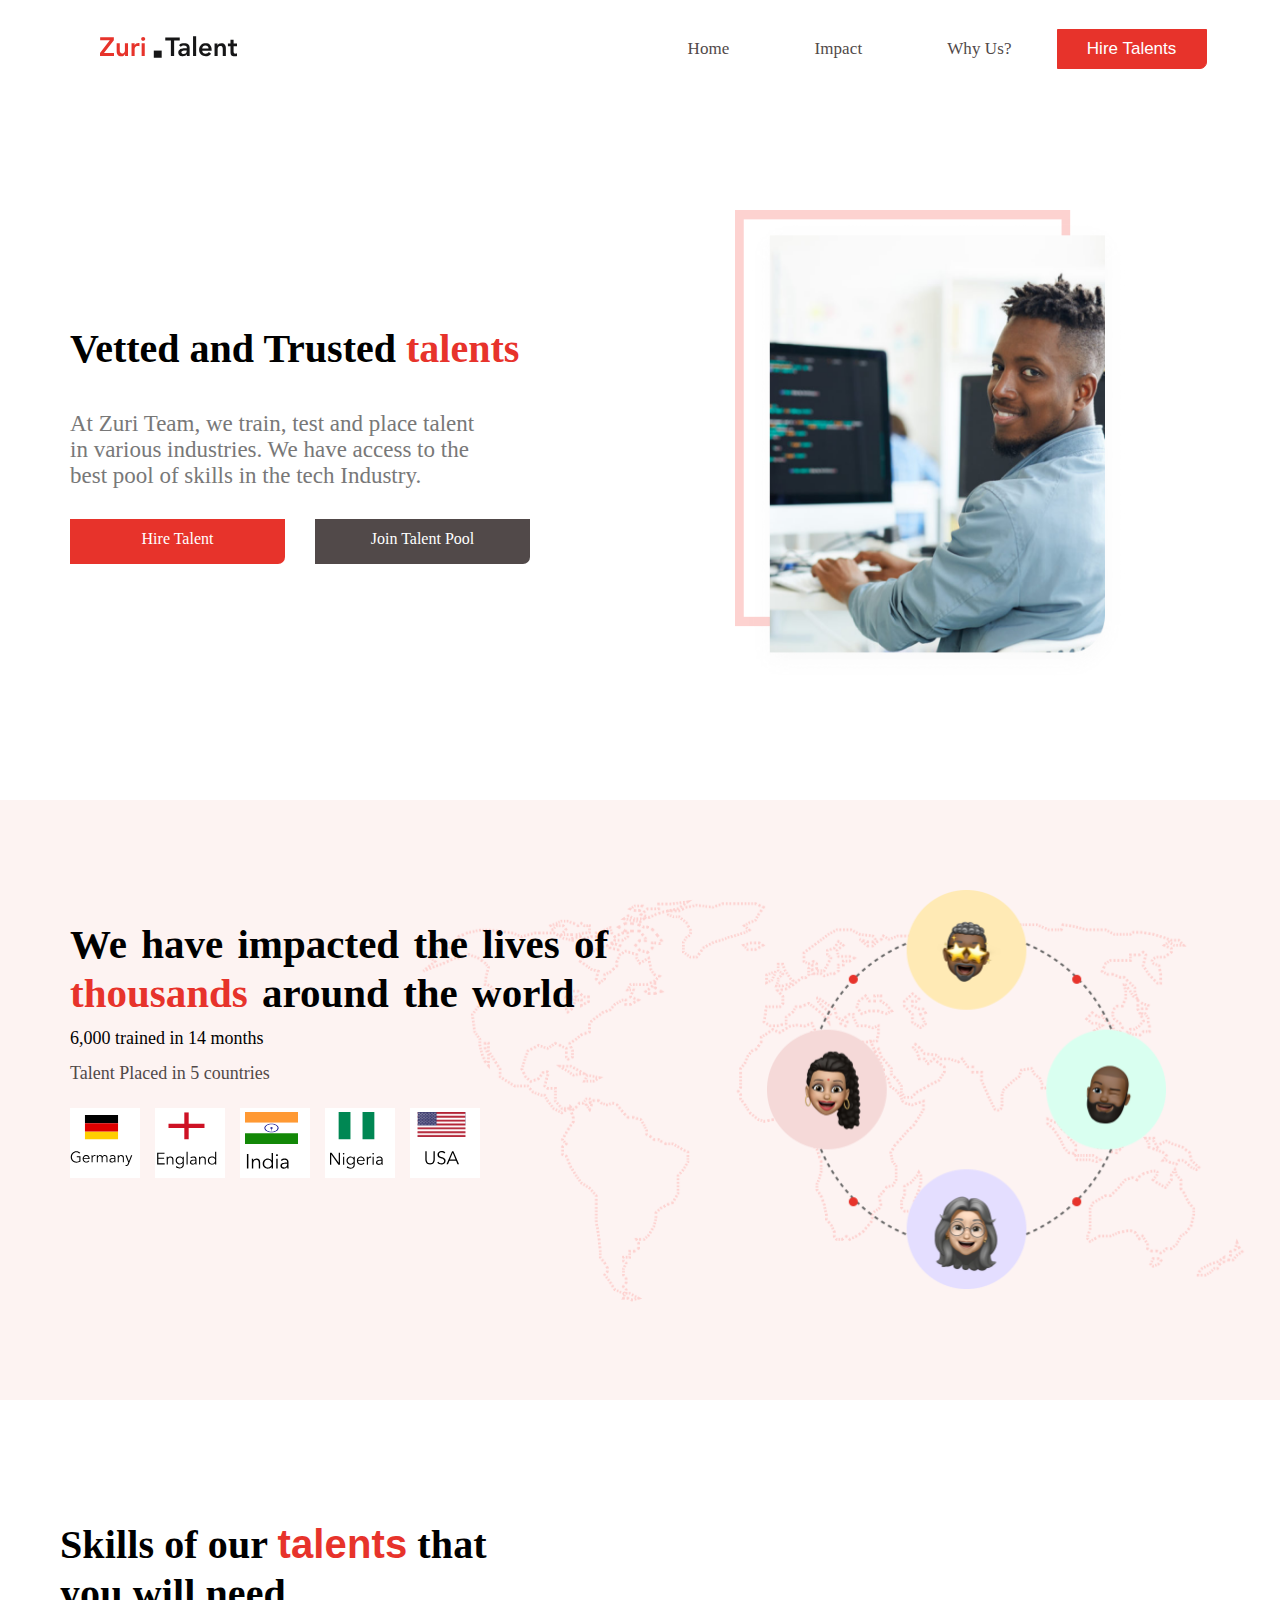
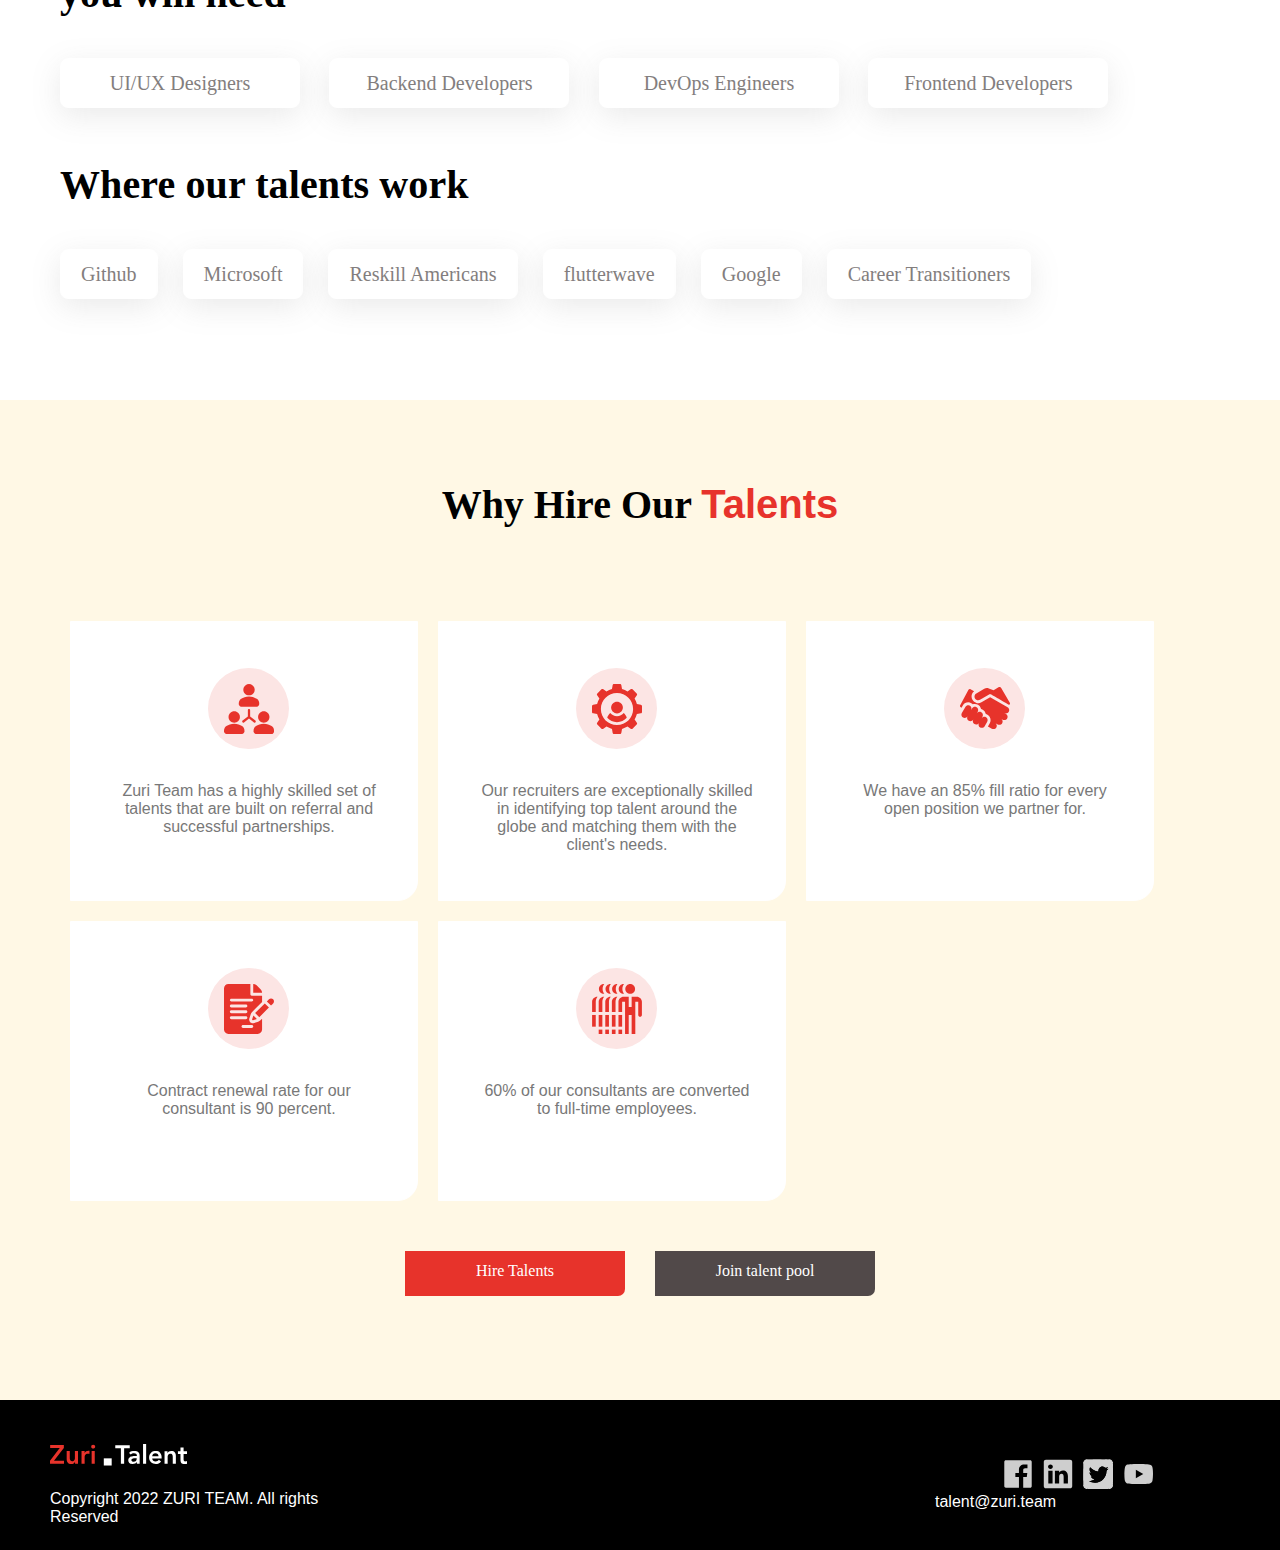
==== commit a0baa9b4: "footer" ====
--- a/industryexperience.html
+++ b/industryexperience.html
@@ -169,42 +169,42 @@
                             <button class="button-red">Hire Talents</button>
                         </a>
                         <a href="">
-                            <button class="button-black">Join Pool Talents</button>
+                            <button class="button-black">Join talent pool</button>
                         </a>
                     </div>
                 </div>
             </div>
         </div>
     </section>
-    <div class="footer">
-        <div class="row">
-            <img src="" alt="">
-            <img src="" alt="">
-            <div class="icons">
-                <a href="">
-                    <i></i>
-                </a>
-                <a href="">
-                    <i></i>
-                </a>
-                <a href="">
-                    <i></i>
-                </a>
-                <a href="">
-                    <i></i>
-                </a>
-            </div>
-        </div>
-        <div class="row">
-            <div class="end">
-                <p> © 2022 Zuri Training</p>
-                <p>Privacy Policy Ingressive For Good</p>
-            </div>
-            <div>
-
-            </div>
-        </div>
-    </div>
-    </div>
-
+    <footer class="footer">
+        <div class="footer-container">
+            <div class="endleft">
+                <div class="logopic">
+                    <img src="/images/logo (1).svg" alt="">
+                </div>
+                <div class="text">
+                    <p> Copyright 2022 ZURI TEAM. All rights Reserved</p>
+                </div>
+            </div>
+            <div class="endright">
+                <div class="icons">
+                    <a href="">
+                        <img src="/images/facebook.svg" alt="">
+                    </a>
+                    <a href="">
+                        <img src="/images/linkd.svg" alt="">
+                    </a>
+                    <a href="">
+                        <img src="/images/twit_adobe_express.svg" alt="">
+                    </a>
+                    <a href="">
+                        <img src="/images/youtube.svg" alt="">
+                    </a>
+                </div>
+                <div class="paragraph">
+                    <p>talent@zuri.team</p>
+                </div>
+            </div>
+        </div>
+    </footer>
 </body>--- a/experience.css
+++ b/experience.css
@@ -496,6 +496,11 @@
               border-bottom-right-radius: 7px;
           }
           
+          .linktalents button:hover {
+              transition: 0.9s;
+              box-shadow: 0 1px 1px 1px #837e7e;
+          }
+          
           .button-red {
               background-color: #E7332B;
               margin-right: 30px;
@@ -504,4 +509,54 @@
           
           .button-black {
               background-color: #514949;
+          }
+          
+          footer {
+              width: 100%;
+              height: 150px;
+          }
+          
+          .footer-container {
+              height: 100%;
+              width: 100%;
+              padding: 40px 50px 20px 50px;
+              background: black;
+              color: white;
+              display: flex;
+              flex-direction: row;
+          }
+          
+          .endleft {
+              display: flex;
+              flex-direction: column;
+              width: 30%;
+              justify-content: center;
+              align-content: flex-start;
+              margin-right: 50%;
+          }
+          
+          .endleft .logopic {
+              margin-bottom: 20px;
+          }
+          
+          .endright {
+              display: flex;
+              flex-direction: column;
+              justify-content: center;
+              align-content: flex-start;
+              width: 30%;
+          }
+          
+          .endright .icons {
+              display: flex;
+              flex-direction: row;
+              width: 100%;
+              justify-content: center;
+              align-content: flex-start;
+          }
+          
+          .icons img {
+              height: 30px;
+              width: 30px;
+              margin-right: 10px;
           }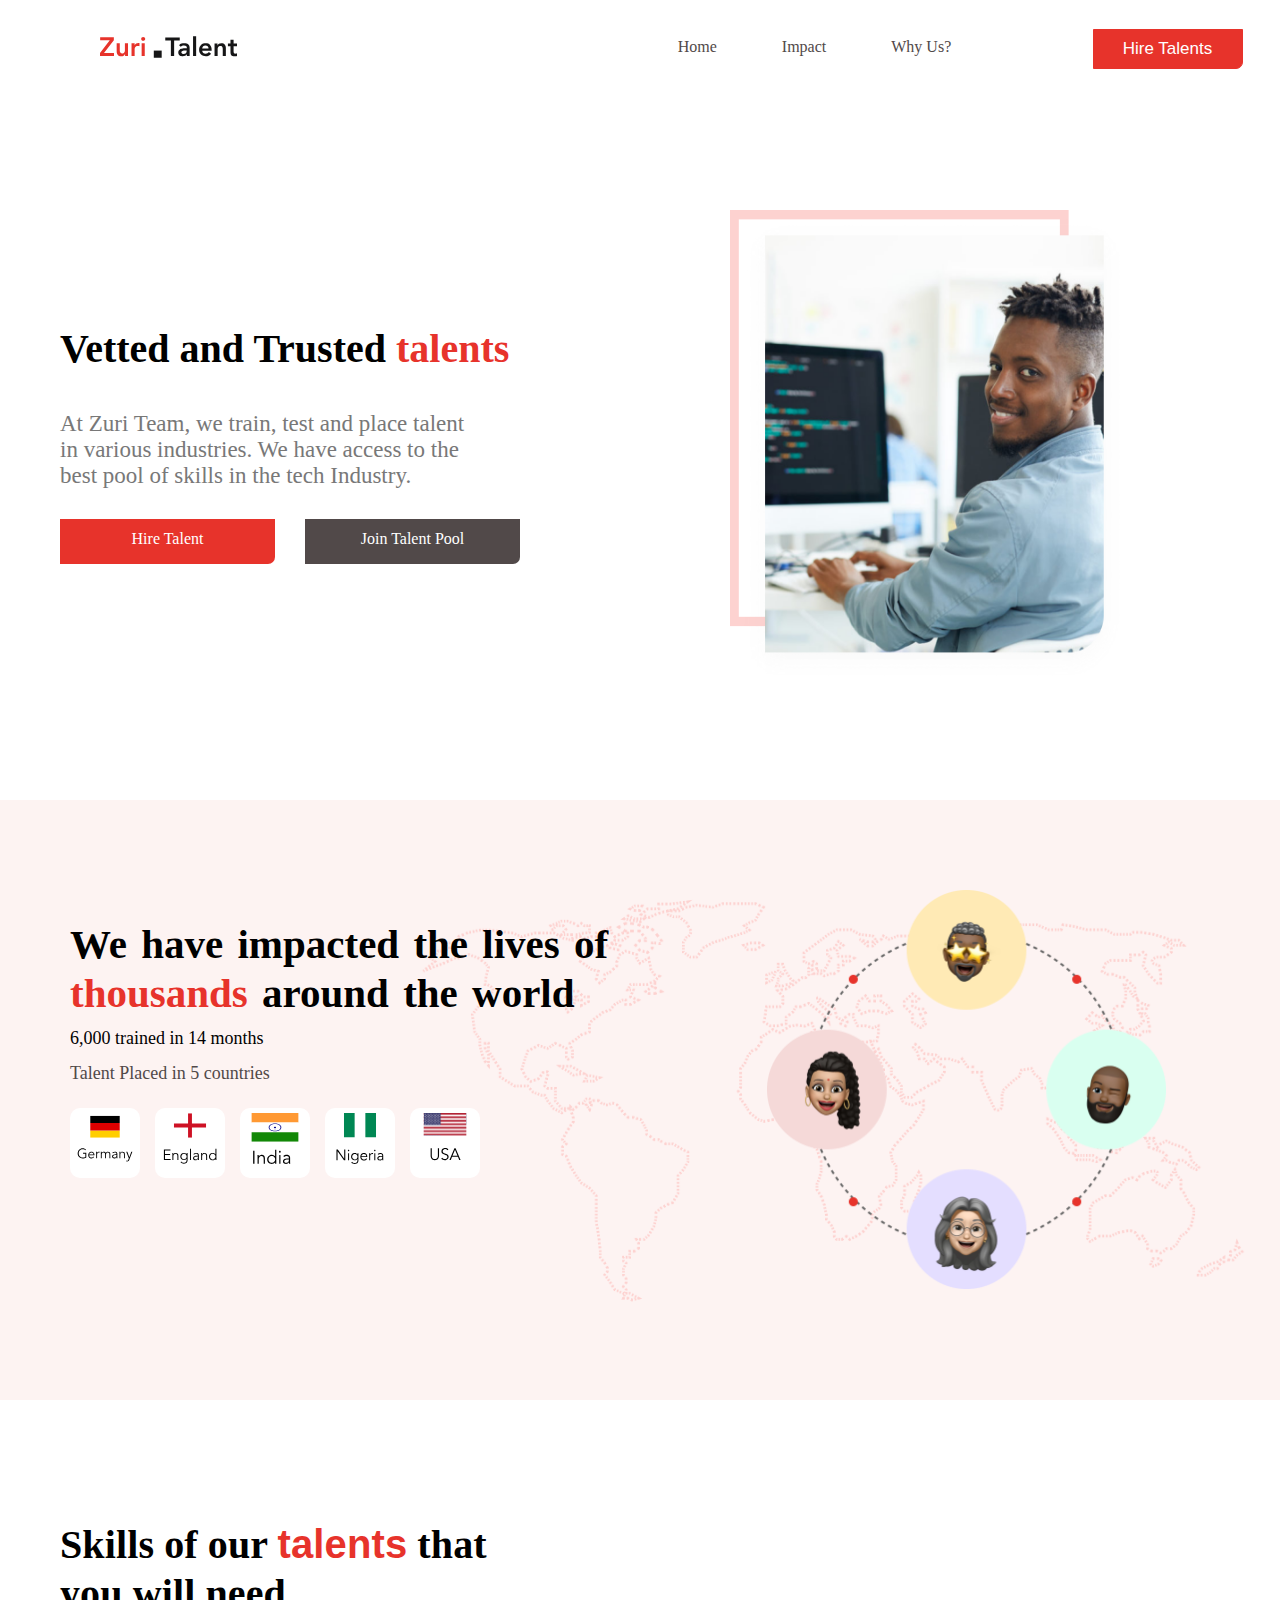
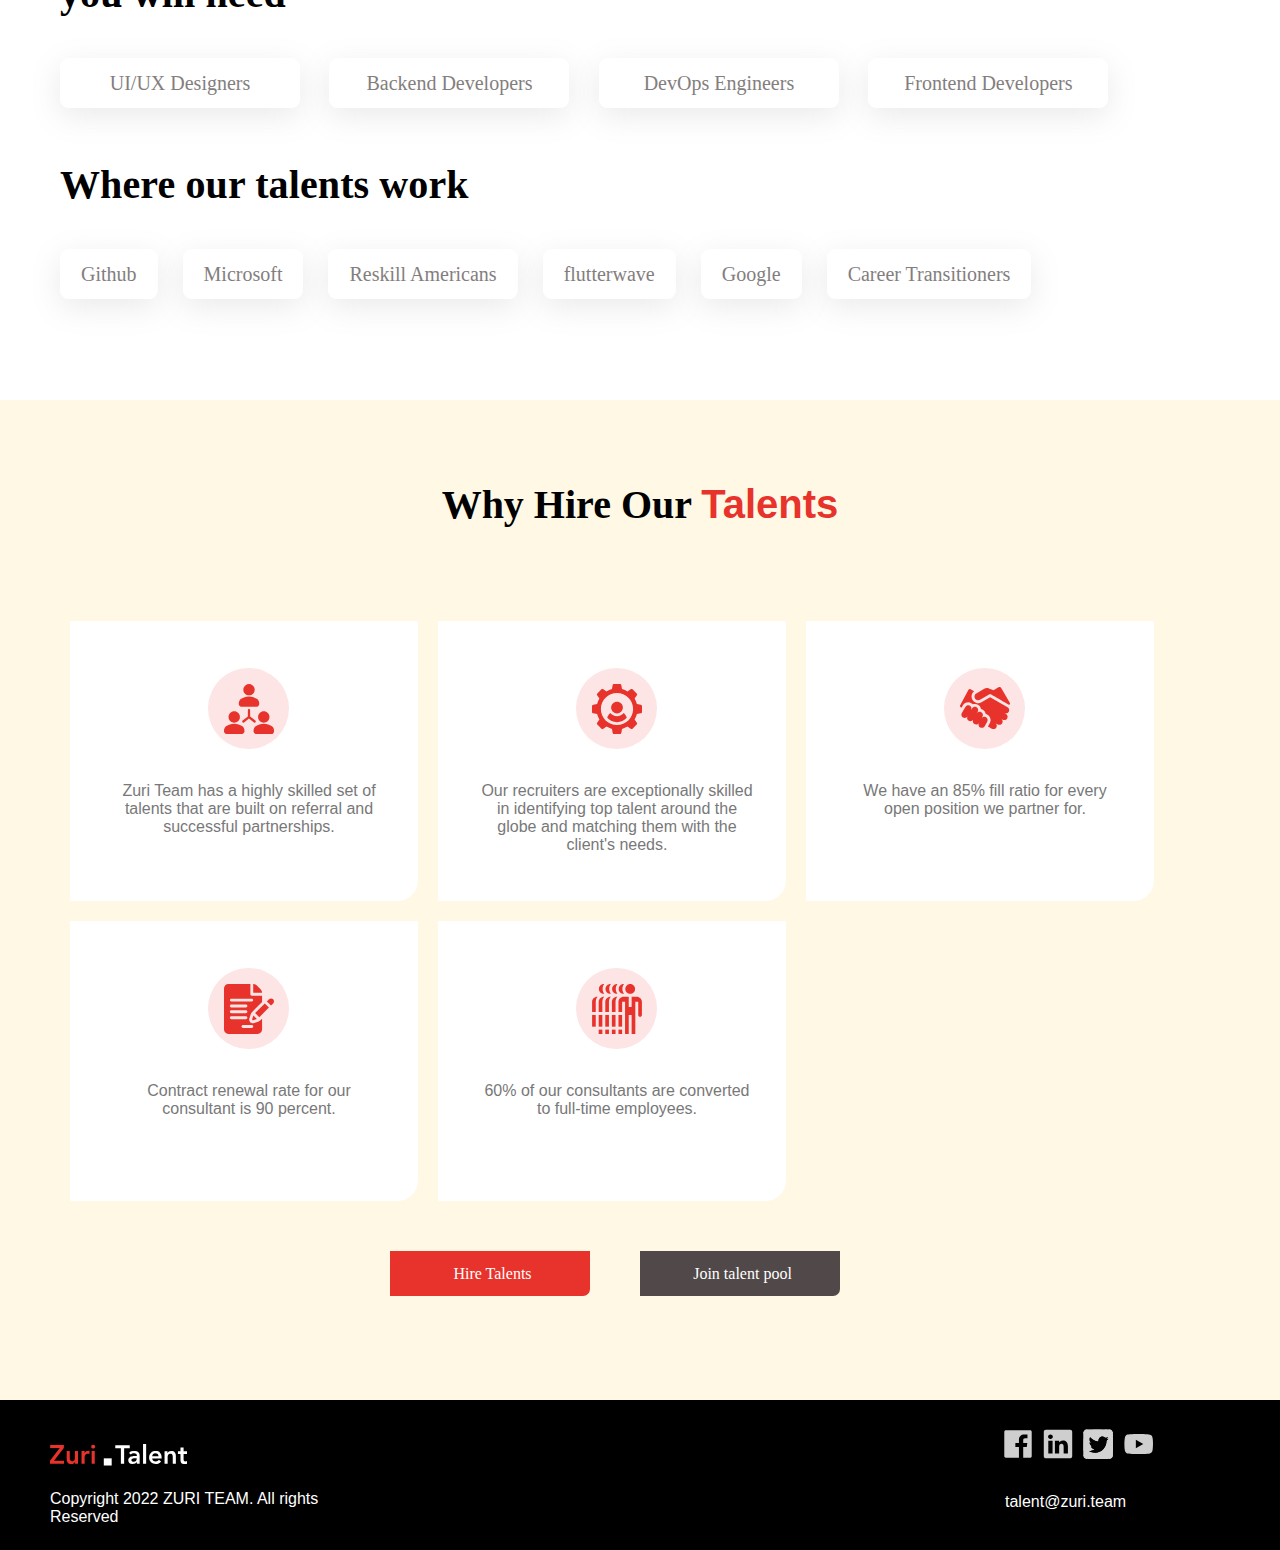
==== commit 5b2453d0: "final" ====
--- a/industryexperience.html
+++ b/industryexperience.html
@@ -10,201 +10,203 @@
 </head>
 
 <body>
-    <nav class="navbar container-fluid">
-        <div class="logo-images">
-            <img src="/images/logo2.svg" alt="">
-        </div>
-        <div class="links">
-            <ul>
-                <li>
-                    <a aria-current="page" href="#home">Home</a>
-                </li>
-                <li>
-                    <a href="#impact">Impact</a>
-                </li>
-                <li>
-                    <a href="#whyus">Why Us?</a>
-                </li>
-            </ul>
+    <div class="body-container">
+        <nav class="navbar">
+            <div class="logo-images">
+                <img src="/images/logo2.svg" alt="">
+            </div>
+            <div class="links d-none d-sm-block">
+                <ul>
+                    <li>
+                        <a aria-current="page" href="#home">Home</a>
+                    </li>
+                    <li>
+                        <a href="#impact">Impact</a>
+                    </li>
+                    <li>
+                        <a href="#whyus">Why Us?</a>
+                    </li>
+                </ul>
+            </div>
             <div class="talentwrap">
                 <a href="" class="hiretalents">
                     <button>Hire Talents</button>
                 </a>
             </div>
-        </div>
-    </nav>
-    <section class="first" id="home">
-        <div class="first-container">
-            <div class="separate">
-                <h2>Vetted and Trusted <span>talents</span></h2>
-                <p>At Zuri Team, we train, test and place talent in various industries. We have access to the best pool of skills in the tech Industry.</p>
-                <div class="hirebuttons">
-                    <button id="hire">Hire Talent</button>
-                    <br>
-                    <button id="talent">Join Talent Pool</button>
-                </div>
-            </div>
-            <div class="imagesection">
-                <img src="/images/section1.png" alt="section1photo">
-            </div>
-        </div>
-    </section>
-    <section class="sec" id="impact">
-        <div class="context">
-            <div class="things-left">
-                <h2>We have impacted the lives of <span>thousands</span> around the world</h2>
-                <p id="par">6,000 trained in 14 months</p>
-                <p id=>Talent Placed in 5 countries</p>
-                <div class="button-groups">
-                    <div class="individual">
-                        <img src="/images/GER.svg" alt="">
-                    </div>
-                    <div class="individual">
-                        <img src="/images/ENG.svg" alt="">
-                    </div>
-                    <div class="individual">
-                        <img src="/images/ind.svg" alt="">
-                    </div>
-                    <div class="individual">
-                        <img src="/images/NIG.svg" alt="">
-                    </div>
-                    <div class="individual">
-                        <img src="/images/ussa.svg" alt="">
-                    </div>
-                </div>
-            </div>
-            <div class="people-img">
-                <img src="/images/section2 (1).png" alt="">
-            </div>
-        </div>
-    </section>
-    <section class="third">
-        <div class="third-container">
-            <div class="part-one">
-                <h3>Skills of our <span>talents</span> that you will need</h3>
-                <div class="row-skill">
-                    <button class="skills">UI/UX Designers</button>
-                    <button class="skills">Backend Developers</button>
-                    <button class="skills">DevOps Engineers</button>
-                    <button class="skills">Frontend Developers</button>
-                </div>
-            </div>
-            <div class="part-two">
-                <h3>Where our talents work</h3>
-                <div class="row-companies">
-                    <button class="companies btn-outline-info">
+        </nav>
+        <section class="first" id="home">
+            <div class="first-container">
+                <div class="separate">
+                    <h2>Vetted and Trusted <span>talents</span></h2>
+                    <p>At Zuri Team, we train, test and place talent in various industries. We have access to the best pool of skills in the tech Industry.</p>
+                    <div class="hirebuttons">
+                        <button id="hire">Hire Talent</button>
+                        <br>
+                        <button id="talent">Join Talent Pool</button>
+                    </div>
+                </div>
+                <div class="imagesection">
+                    <img src="/images/section1.png" alt="section1photo">
+                </div>
+            </div>
+        </section>
+        <section class="sec" id="impact">
+            <div class="context">
+                <div class="things-left">
+                    <h2>We have impacted the lives of <span>thousands</span> around the world</h2>
+                    <p id="par">6,000 trained in 14 months</p>
+                    <p id=>Talent Placed in 5 countries</p>
+                    <div class="button-groups">
+                        <div class="individual">
+                            <img src="/images/GER.svg" alt="">
+                        </div>
+                        <div class="individual">
+                            <img src="/images/ENG.svg" alt="">
+                        </div>
+                        <div class="individual">
+                            <img src="/images/ind.svg" alt="">
+                        </div>
+                        <div class="individual">
+                            <img src="/images/NIG.svg" alt="">
+                        </div>
+                        <div class="individual">
+                            <img src="/images/ussa.svg" alt="">
+                        </div>
+                    </div>
+                </div>
+                <div class="people-img">
+                    <img src="/images/section2 (1).png" alt="">
+                </div>
+            </div>
+        </section>
+        <section class="third">
+            <div class="third-container">
+                <div class="part-one">
+                    <h3>Skills of our <span>talents</span> that you will need</h3>
+                    <div class="row-skill">
+                        <button class="skills">UI/UX Designers</button>
+                        <button class="skills">Backend Developers</button>
+                        <button class="skills">DevOps Engineers</button>
+                        <button class="skills">Frontend Developers</button>
+                    </div>
+                </div>
+                <div class="part-two">
+                    <h3>Where our talents work</h3>
+                    <div class="row-companies">
+                        <button class="companies btn-outline-info">
                             Github
                         </button>
-                    <button class="companies btn-outline-info">
+                        <button class="companies btn-outline-info">
                             Microsoft
                         </button>
-                    <button class="companies btn-outline-info">
+                        <button class="companies btn-outline-info">
                             Reskill Americans
                         </button>
-                    <button class="companies btn-outline-info">
+                        <button class="companies btn-outline-info">
                             flutterwave
                         </button>
-                    <button class="companies btn-outline-info">
+                        <button class="companies btn-outline-info">
                             Google
                         </button>
-                    <button class="companies btn-outline-info">
+                        <button class="companies btn-outline-info">
                             Career Transitioners
                         </button>
-                </div>
-            </div>
-        </div>
-    </section>
-    <section class="forth" id="whyus">
-        <div class="four-container">
-            <div class="for-hire">
-                <h3>Why Hire Our <span>Talents</span></h3>
-            </div>
+                    </div>
+                </div>
+            </div>
+        </section>
+        <section class="forth" id="whyus">
+            <div class="four-container">
+                <div class="for-hire">
+                    <h3>Why Hire Our <span>Talents</span></h3>
+                </div>
 
-            <div class="reasons">
-                <div class="reasons-container">
-                    <div class="card-container">
-                        <div class="card">
-                            <div class="card-body">
-                                <div class="card-img">
-                                    <img src="/images/people2.svg" alt="">
-                                </div>
-                                <p class="card-text">Zuri Team has a highly skilled set of talents that are built on referral and successful partnerships.</p>
-                            </div>
-                        </div>
-                        <div class="card">
-                            <div class="card-body">
-                                <div class="card-img">
-                                    <img src="/images/mech.svg" alt="">
-                                </div>
-                                <p class="card-text">Our recruiters are exceptionally skilled in identifying top talent around the globe and matching them with the client's needs.</p>
-                            </div>
-                        </div>
-                        <div class="card">
-                            <div class="card-body">
-                                <div class="card-img">
-                                    <img src="/images/hand.svg" alt="">
-                                </div>
-                                <p class="card-text">We have an 85% fill ratio for every open position we partner for.</p>
-                            </div>
-                        </div>
-                        <div class="card">
-                            <div class="card-body">
-                                <div class="card-img">
-                                    <img src="/images/write.svg" alt="">
-                                </div>
-                                <p class="card-text">Contract renewal rate for our consultant is 90 percent.</p>
-                            </div>
-                        </div>
-                        <div class="card">
-                            <div class="card-body">
-                                <div class="card-img">
-                                    <img src="/images/many.svg" alt="">
-                                </div>
-                                <p class="card-text">60% of our consultants are converted to full-time employees.</p>
-                            </div>
-                        </div>
-                    </div>
-                    <div class="linktalents">
-                        <a href="">
-                            <button class="button-red">Hire Talents</button>
-                        </a>
-                        <a href="">
-                            <button class="button-black">Join talent pool</button>
-                        </a>
-                    </div>
-                </div>
-            </div>
-        </div>
-    </section>
-    <footer class="footer">
-        <div class="footer-container">
-            <div class="endleft">
-                <div class="logopic">
-                    <img src="/images/logo (1).svg" alt="">
-                </div>
-                <div class="text">
-                    <p> Copyright 2022 ZURI TEAM. All rights Reserved</p>
-                </div>
-            </div>
-            <div class="endright">
-                <div class="icons">
-                    <a href="">
-                        <img src="/images/facebook.svg" alt="">
-                    </a>
-                    <a href="">
-                        <img src="/images/linkd.svg" alt="">
-                    </a>
-                    <a href="">
-                        <img src="/images/twit_adobe_express.svg" alt="">
-                    </a>
-                    <a href="">
-                        <img src="/images/youtube.svg" alt="">
-                    </a>
-                </div>
-                <div class="paragraph">
-                    <p>talent@zuri.team</p>
-                </div>
-            </div>
-        </div>
-    </footer>
+                <div class="reasons">
+                    <div class="reasons-container">
+                        <div class="card-container">
+                            <div class="card">
+                                <div class="card-body">
+                                    <div class="card-img">
+                                        <img src="/images/people2.svg" alt="">
+                                    </div>
+                                    <p class="card-text">Zuri Team has a highly skilled set of talents that are built on referral and successful partnerships.</p>
+                                </div>
+                            </div>
+                            <div class="card">
+                                <div class="card-body">
+                                    <div class="card-img">
+                                        <img src="/images/mech.svg" alt="">
+                                    </div>
+                                    <p class="card-text">Our recruiters are exceptionally skilled in identifying top talent around the globe and matching them with the client's needs.</p>
+                                </div>
+                            </div>
+                            <div class="card">
+                                <div class="card-body">
+                                    <div class="card-img">
+                                        <img src="/images/hand.svg" alt="">
+                                    </div>
+                                    <p class="card-text">We have an 85% fill ratio for every open position we partner for.</p>
+                                </div>
+                            </div>
+                            <div class="card">
+                                <div class="card-body">
+                                    <div class="card-img">
+                                        <img src="/images/write.svg" alt="">
+                                    </div>
+                                    <p class="card-text">Contract renewal rate for our consultant is 90 percent.</p>
+                                </div>
+                            </div>
+                            <div class="card">
+                                <div class="card-body">
+                                    <div class="card-img">
+                                        <img src="/images/many.svg" alt="">
+                                    </div>
+                                    <p class="card-text">60% of our consultants are converted to full-time employees.</p>
+                                </div>
+                            </div>
+                        </div>
+                        <div class="linktalents">
+                            <a href="">
+                                <button class="button-red">Hire Talents</button>
+                            </a>
+                            <a href="">
+                                <button class="button-black">Join talent pool</button>
+                            </a>
+                        </div>
+                    </div>
+                </div>
+            </div>
+        </section>
+        <footer class="footer d-none d-sm-block">
+            <div class="footer-container">
+                <div class="endleft">
+                    <div class="logopic">
+                        <img src="/images/logo (1).svg" alt="">
+                    </div>
+                    <div class="text">
+                        <p> Copyright 2022 ZURI TEAM. All rights Reserved</p>
+                    </div>
+                </div>
+                <div class="endright">
+                    <div class="icons">
+                        <a href="">
+                            <img src="/images/facebook.svg" alt="">
+                        </a>
+                        <a href="">
+                            <img src="/images/linkd.svg" alt="">
+                        </a>
+                        <a href="">
+                            <img src="/images/twit_adobe_express.svg" alt="">
+                        </a>
+                        <a href="">
+                            <img src="/images/youtube.svg" alt="">
+                        </a>
+                    </div>
+                    <div class="paragraph">
+                        <p>talent@zuri.team</p>
+                    </div>
+                </div>
+            </div>
+        </footer>
+    </div>
 </body>--- a/experience.css
+++ b/experience.css
@@ -4,7 +4,6 @@
               font-family: Averta, sans-serif;
               padding: 0;
               margin: 0;
-              /*overflow: hidden;*/
           }
           
           body {
@@ -22,17 +21,12 @@
               width: 100%;
               overflow: hidden;
               top: 0;
-              /* align-content: center; */
-              /* justify-content: center; */
-          }
-          
-          .container-fluid {
-              width: 100%;
+              align-items: center;
           }
           
           .navbar .logo-images {
               align-items: center;
-              width: 40%;
+              width: 45%;
           }
           
           .navbar .links {
@@ -40,48 +34,41 @@
               flex-direction: row;
               justify-content: center;
               align-content: center;
+              width: 30%;
+              margin: 15px 100px 20px 15px;
           }
           
           .navbar ul {
-              margin: 20px 0px 20px 20px;
-          }
-          
-          .navbar ul {
-              display: flex;
-              flex-direction: row;
-              /* padding-right: 70px; */
+              display: flex;
+              flex-direction: row;
               align-items: center;
           }
           
           .navbar ul li {
               list-style: none;
-              margin-right: 45px;
-              margin-left: 40px;
+              margin-right: 35px;
+              margin-left: 30px;
           }
           
           .navbar ul li a {
-              /* list-style: none; */
+              text-align: center;
               color: #514949;
-              font-size: 17px;
-              letter-spacing: 0.09px;
-              font-family: Averta;
+              font-size: 16px;
+              font-family: Graphik;
               font-weight: 50px;
               text-decoration: none;
           }
           
           .navbar ul li a::hover {
-              transition: box-shadow 300ms cubic-bezier(0.4, 0, 0.2, 1) 0ms;
-          }
-          /* .navbar ul li a::selection {
-                text-decoration: underline 2px #E7332B;
-                text-underline-position: below;
-                text-underline-offset: 20px;
-            } */
-          
-          .links .talentwrap {
+              transition: 0s;
+          }
+          
+          .talentwrap {
               width: 10%;
               display: flex;
               padding: 15px 30px 15px 0;
+              display: inline;
+              justify-self: end;
           }
           
           .talentwrap .hiretalents button {
@@ -118,8 +105,9 @@
               height: 100%;
               background-color: #ffffff;
               display: flex;
-              flex-wrap: row wrap;
-              padding: 40px 50px 40px 70px;
+              flex-direction: row;
+              /* flex-wrap: row wrap; */
+              padding: 40px 50px 40px 60px;
               width: 100%;
           }
           
@@ -130,6 +118,7 @@
               padding-top: 80px;
               width: 50%;
               justify-content: center;
+              height: 100%;
           }
           
           .separate h2 {
@@ -277,11 +266,15 @@
               margin-right: 15px;
               background-color: white;
               padding-top: 4px;
+              align-items: center;
+              justify-items: center;
+              border-radius: 10px;
           }
           
           .individual img {
-              height: 90%;
-              width: 90%;
+              margin-top: 2%;
+              height: 80%;
+              width: 80%;
               font-size: xx-small;
           }
           
@@ -302,6 +295,7 @@
               padding-top: 30px;
               height: 600px;
               background: #ffffff;
+              width: 100%;
           }
           
           .third-container {
@@ -344,6 +338,8 @@
               flex-direction: row;
               width: 90%;
               margin-bottom: 40px;
+              /* align-items: center;
+              justify-content: center; */
           }
           
           .part-one .row-skill button {
@@ -486,11 +482,12 @@
           
           .linktalents button {
               height: 45px;
-              width: 220px;
+              width: 200px;
+              margin: 0 50px 0 0;
+              /* margin-right: 50px; */
               border: none;
               color: #ffffff;
-              padding-top: 0px;
-              padding-bottom: 5px;
+              padding: 0 0 0 5px;
               font-family: Graphik;
               font-size: 16px;
               border-bottom-right-radius: 7px;
@@ -559,4 +556,179 @@
               height: 30px;
               width: 30px;
               margin-right: 10px;
+          }
+          
+          .paragraph {
+              margin: 30px 40px 30px 70px
+          }
+          
+          @media screen and (max-width: 560px) {
+              body {
+                  width: 100%;
+              }
+              .navbar {
+                  width: 100%;
+                  height: 70px;
+              }
+              .navbar.logo-images {
+                  width: 30%;
+                  padding: 10px 10px 10px 30px;
+              }
+              .navbar .d-none {
+                  display: none;
+              }
+              .links .talentwrap {
+                  width: 40%;
+              }
+              .first {
+                  height: 950px;
+                  width: 100%;
+              }
+              .first-container {
+                  height: 100%;
+                  display: flex;
+                  align-content: flex-start;
+                  justify-content: flex-start;
+                  /* flex-wrap: column wrap; */
+                  flex-direction: column;
+                  padding: 30px 20px 20px 20px;
+                  width: 100%;
+              }
+              .first-container .separate {
+                  align-content: center;
+                  justify-content: center;
+                  width: 100%;
+                  padding-top: 100px;
+                  height: 50%;
+              }
+              .separate h2 {
+                  font-size: 34px;
+                  line-height: 30px;
+                  font-weight: 500;
+                  text-align: center;
+              }
+              .separate p {
+                  font-size: 18px;
+              }
+              .first-container .imagesection {
+                  padding: 20px 0 0 0;
+                  width: 100%;
+                  height: 45%;
+                  margin-left: 0;
+              }
+              .imagesection img {
+                  width: 100%;
+                  height: 90%;
+              }
+              .sec {
+                  width: 100%;
+                  height: 850px;
+              }
+              .sec .context {
+                  display: flex;
+                  flex-direction: column;
+                  padding: 20px;
+              }
+              .things-left {
+                  width: 100%;
+                  height: 45%;
+              }
+              .things-left h2 {
+                  font-size: 25px;
+                  line-height: 30px;
+              }
+              .things-left .button-groups .individual {
+                  height: 55px;
+                  width: 55px;
+              }
+              .individual img {
+                  height: 70%;
+                  width: 70%;
+                  /* margin-top: ; */
+              }
+              .context .people-img {
+                  width: 100%;
+                  height: 50%;
+                  margin: 60px 0 0 0;
+              }
+              .third {
+                  height: 830px;
+              }
+              .third-container {
+                  padding: 40px 20px 20px 20px;
+              }
+              .part-one h3,
+              .part-two h3 {
+                  font-size: 25px;
+                  line-height: 30px;
+                  width: 100%;
+                  height: 50%;
+              }
+              .part-one .row-skill {
+                  width: 100%;
+                  display: flex;
+                  flex-wrap: wrap;
+                  /* align-items: flex-start; */
+                  flex-direction: unset;
+              }
+              .part-one .row-skill button {
+                  height: 80px;
+                  width: 175px;
+                  margin-right: 10px;
+                  font-size: 15px;
+                  line-height: 30px;
+                  text-align: center;
+                  padding: 10px 15px 20px 15px;
+                  margin-bottom: 10px;
+              }
+              .part-two .row-companies {
+                  width: 100%;
+                  display: flex;
+                  flex-wrap: wrap;
+                  flex-direction: unset;
+              }
+              .part-two .row-companies button {
+                  height: 50px;
+                  width: 175px;
+                  margin-right: 10px;
+                  font-size: 15px;
+                  line-height: 30px;
+                  text-align: center;
+                  padding: 10px 15px 20px 15px;
+                  margin-bottom: 10px;
+              }
+              .forth {
+                  height: 2400px;
+              }
+              .four-container {
+                  width: 100%;
+                  height: 100%;
+                  padding: 40px 20px 20px 20px;
+              }
+              .four-container .for-hire {
+                  height: 3%;
+              }
+              .four-container .for-hire h3 {
+                  font-size: 30px;
+                  margin-top: 30px;
+                  margin-bottom: 00px;
+              }
+              .reasons {
+                  width: 100%;
+              }
+              .reasons-container {
+                  width: 100%;
+              }
+              .card {
+                  height: 350px;
+                  width: 100%;
+              }
+              .four-container .linktalents {
+                  justify-content: flex-start;
+                  align-items: flex-start;
+              }
+              .linktalents button {
+                  width: 160px;
+                  margin: 0 10px 0 10px;
+              }
           }